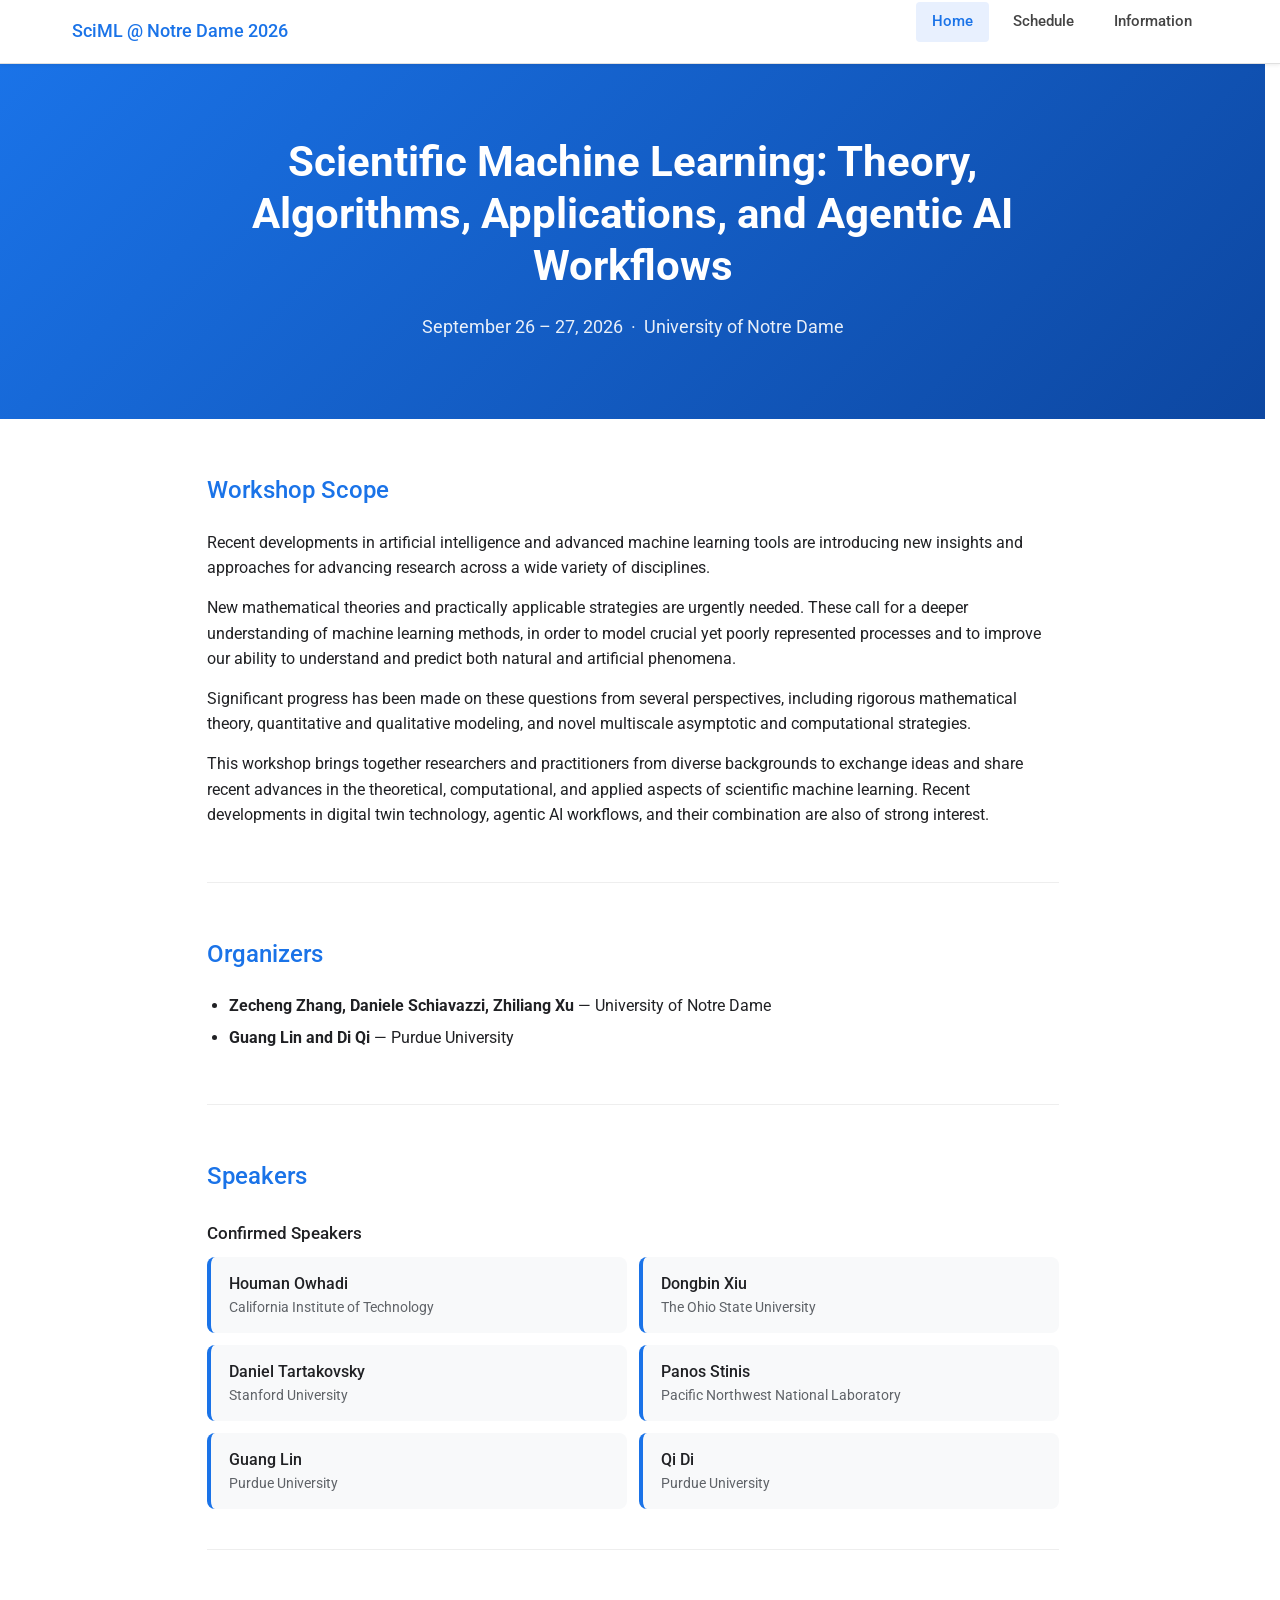
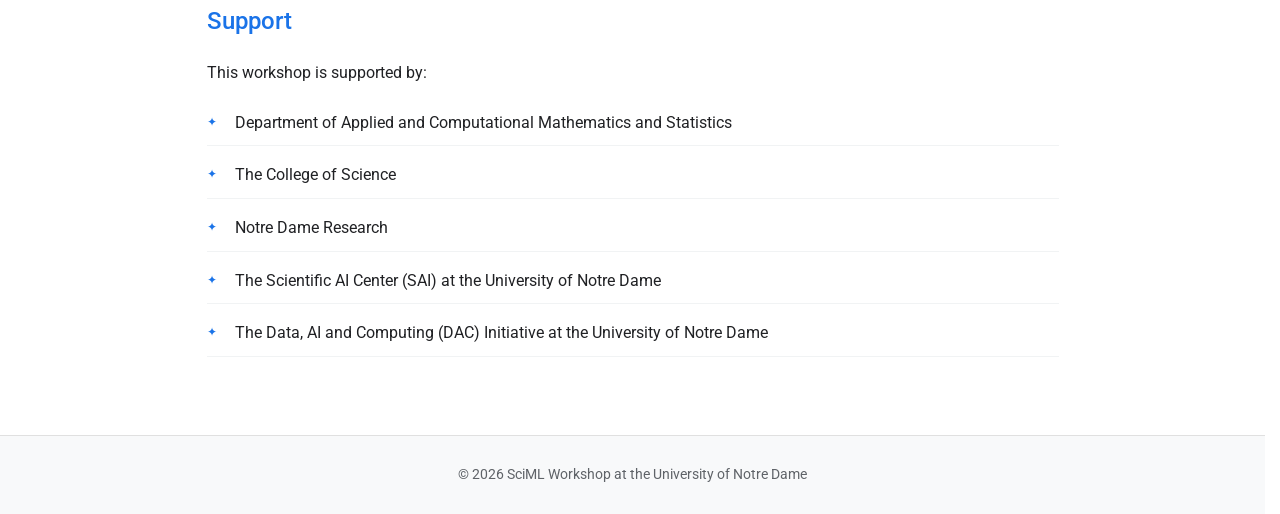
==== index.html @ a2100906 "added confirmed speakers" ====
<!DOCTYPE html>
<html lang="en">
<head>
  <meta charset="UTF-8" />
  <meta name="viewport" content="width=device-width, initial-scale=1.0" />
  <title>SciML Workshop – Notre Dame 2026</title>
  <link href="https://fonts.googleapis.com/css2?family=Google+Sans:wght@400;500;700&family=Roboto:wght@300;400;500&display=swap" rel="stylesheet" />
  <style>
    html { overflow-y: scroll; scrollbar-gutter: stable; }
    *, *::before, *::after { box-sizing: border-box; margin: 0; padding: 0; }
    body { font-family: 'Roboto', 'Helvetica Neue', Arial, sans-serif; font-size: 16px; color: #202124; background: #fff; line-height: 1.6; padding-top: 64px; }
    a { color: #1a73e8; }
    a:hover { color: #0d47a1; }
    nav { position: fixed; top: 0; left: 0; right: 0; height: 64px; z-index: 100; background: #fff; border-bottom: 1px solid #e0e0e0; box-shadow: 0 1px 4px rgba(0,0,0,.08); }
    .nav-inner { max-width: 1200px; height: 100%; margin: 0 auto; padding: 0 32px; display: flex; align-items: center; justify-content: space-between; }
    .nav-logo { display: inline-flex; align-items: center; height: 40px; font-size: 1.1rem; font-weight: 500; color: #1a73e8; text-decoration: none; white-space: nowrap; line-height: 1; }
    .nav-links { display: flex; align-items: center; gap: 8px; list-style: none; white-space: nowrap; }
    .nav-links a { display: inline-flex; align-items: center; height: 40px; padding: 0 16px; border-radius: 4px; font-size: .95rem; font-weight: 500; color: #444; text-decoration: none; line-height: 1; }
    .nav-links a:hover, .nav-links a.active { background: #e8f0fe; color: #1a73e8; }
    .hero { background: linear-gradient(135deg, #1a73e8 0%, #0d47a1 100%); color: #fff; text-align: center; padding: 52px 24px 44px; }
    .hero h1 { font-family: 'Google Sans', 'Roboto', sans-serif; font-weight: 700; max-width: 800px; margin: 0 auto 12px; line-height: 1.25; font-size: clamp(1.4rem, 3vw, 2rem); }
    .hero .event-meta { font-size: 1.05rem; opacity: .9; }
    .hero.hero-lg { padding: 72px 24px 64px; }
    .hero.hero-lg h1 { font-size: clamp(1.6rem, 4vw, 2.6rem); margin-bottom: 20px; }
    .hero.hero-lg .event-meta { font-size: 1.15rem; }
    .page { max-width: 900px; margin: 0 auto; padding: 0 24px; }
    section { padding: 52px 0 40px; border-bottom: 1px solid #eee; }
    section:last-of-type { border-bottom: none; }
    h2 { font-family: 'Google Sans', 'Roboto', sans-serif; font-size: 1.5rem; font-weight: 500; color: #1a73e8; margin-bottom: 20px; }
    h3 { font-size: 1.05rem; font-weight: 500; margin: 24px 0 10px; }
    p { margin-bottom: 14px; }
    ul { padding-left: 22px; margin-bottom: 14px; }
    ul li { margin-bottom: 6px; }
    .info-box { background: #f8f9fa; border-radius: 12px; padding: 28px 32px; line-height: 1.7; }
    .info-box a { font-weight: 500; text-decoration: underline; }
    .speaker-grid, .nd-speakers, .travel-grid { display: grid; gap: 12px; margin-top: 8px; }
    .speaker-grid { grid-template-columns: repeat(auto-fill, minmax(280px, 1fr)); }
    .nd-speakers  { grid-template-columns: repeat(auto-fill, minmax(260px, 1fr)); }
    .travel-grid  { grid-template-columns: repeat(auto-fill, minmax(260px, 1fr)); gap: 16px; }
    .speaker-card { background: #f8f9fa; border-radius: 8px; padding: 14px 18px; border-left: 4px solid #1a73e8; }
    .speaker-card .name { font-weight: 500; }
    .speaker-card .affil { font-size: .88rem; color: #5f6368; }
    .nd-card { background: #e8f0fe; border-radius: 8px; padding: 10px 16px; font-size: .93rem; }
    .nd-card .dept { font-size: .82rem; color: #1a73e8; font-weight: 500; }
    .support-list { list-style: none; padding: 0; }
    .support-list li { padding: 10px 0 10px 28px; border-bottom: 1px solid #f1f3f4; position: relative; }
    .support-list li::before { content: '✦'; position: absolute; left: 0; top: 13px; color: #1a73e8; font-size: .75rem; }
    .travel-card { background: #f8f9fa; border-radius: 10px; padding: 20px 22px; border-top: 4px solid #1a73e8; }
    .travel-card .tc-icon { font-size: 1.6rem; display: block; margin-bottom: 10px; }
    .travel-card .tc-title { font-family: 'Google Sans', 'Roboto', sans-serif; font-weight: 500; margin-bottom: 8px; }
    .travel-card p { font-size: .9rem; color: #3c4043; margin-bottom: 6px; }
    .travel-card p:last-child { margin-bottom: 0; }
    .travel-card a { font-size: .9rem; }
    .map-wrap { margin-top: 24px; border-radius: 12px; overflow: hidden; border: 1px solid #e0e0e0; }
    .map-wrap iframe { display: block; width: 100%; height: 340px; border: none; }
    .placeholder { color: #5f6368; }
    footer { background: #f8f9fa; border-top: 1px solid #e0e0e0; text-align: center; padding: 28px 24px; font-size: .85rem; color: #5f6368; margin-top: 24px; }
    @media (max-width: 600px) {
      .nav-inner { padding: 0 16px; }
      .nav-logo { font-size: .95rem; }
      .speaker-grid, .nd-speakers, .travel-grid { grid-template-columns: 1fr; }
      .info-box { padding: 20px; }
    }
  </style>
</head>
<body>

<nav>
  <div class="nav-inner">
    <a class="nav-logo" href="index.html">SciML @ Notre Dame 2026</a>
    <ul class="nav-links">
      <li><a href="index.html" class="active">Home</a></li>
      <li><a href="schedule.html">Schedule</a></li>
      <li><a href="information.html">Information</a></li>
    </ul>
  </div>
</nav>

<div class="hero hero-lg">
  <h1>Scientific Machine Learning: Theory, Algorithms, Applications, and Agentic AI Workflows</h1>
  <p class="event-meta">September 26 – 27, 2026 &nbsp;·&nbsp; University of Notre Dame</p>
</div>

<div class="page">

  <section>
    <h2>Workshop Scope</h2>
    <p>Recent developments in artificial intelligence and advanced machine learning tools are introducing new insights and approaches for advancing research across a wide variety of disciplines.</p>
    <p>New mathematical theories and practically applicable strategies are urgently needed. These call for a deeper understanding of machine learning methods, in order to model crucial yet poorly represented processes and to improve our ability to understand and predict both natural and artificial phenomena.</p>
    <p>Significant progress has been made on these questions from several perspectives, including rigorous mathematical theory, quantitative and qualitative modeling, and novel multiscale asymptotic and computational strategies.</p>
    <p>This workshop brings together researchers and practitioners from diverse backgrounds to exchange ideas and share recent advances in the theoretical, computational, and applied aspects of scientific machine learning. Recent developments in digital twin technology, agentic AI workflows, and their combination are also of strong interest.</p>
  </section>

  <section>
    <h2>Organizers</h2>
    <ul>
      <li><strong>Zecheng Zhang, Daniele Schiavazzi, Zhiliang Xu</strong> — University of Notre Dame</li>
      <li><strong>Guang Lin and Di Qi</strong> — Purdue University</li>
    </ul>
  </section>

  <section>
    <h2>Speakers</h2>
    <!-- <p class="placeholder">The detailed schedule will be posted closer to the workshop date.</p> -->

    <h3>Confirmed Speakers</h3>
    <div class="speaker-grid">
      <div class="speaker-card"><div class="name">Houman Owhadi</div><div class="affil">California Institute of Technology</div></div>
      <div class="speaker-card"><div class="name">Dongbin Xiu</div><div class="affil">The Ohio State University</div></div>
      <div class="speaker-card"><div class="name">Daniel Tartakovsky</div><div class="affil">Stanford University</div></div>
      <div class="speaker-card"><div class="name">Panos Stinis</div><div class="affil">Pacific Northwest National Laboratory</div></div>
      <div class="speaker-card"><div class="name">Guang Lin</div><div class="affil">Purdue University</div></div>
      <div class="speaker-card"><div class="name">Qi Di</div><div class="affil">Purdue University</div></div>

<!--       <div class="speaker-card"><div class="name">Houman Owhadi</div><div class="affil">California Institute of Technology</div></div>
      <div class="speaker-card"><div class="name">Alexander Scheinker</div><div class="affil">Los Alamos National Laboratory</div></div>

      <div class="speaker-card"><div class="name">Yifan Chen</div><div class="affil">University of California, Los Angeles</div></div>
      <div class="speaker-card"><div class="name">Yiping Lu</div><div class="affil">Northwestern University</div></div>

      <div class="speaker-card"><div class="name">Wenrui Hao</div><div class="affil">The Pennsylvania State University</div></div>
      <div class="speaker-card"><div class="name">Wenjing Liao</div><div class="affil">Georgia Institute of Technology</div></div>
      
      <div class="speaker-card"><div class="name">Jian-Guo Liu</div><div class="affil">Duke University</div></div>
      <div class="speaker-card"><div class="name">Sorin Mitran</div><div class="affil">University of North Carolina at Chapel Hill</div></div>
      
      <div class="speaker-card"><div class="name">Nick Winovich</div><div class="affil">Sandia National Laboratories</div></div>
      <div class="speaker-card"><div class="name">Michael Scott Penwarden</div><div class="affil">Sandia National Laboratories</div></div>
      <div class="speaker-card"><div class="name">Ravi Ghanshyam Patel</div><div class="affil">Sandia National Laboratories</div></div>
 -->    </div>

<!--     <h3>From the University of Notre Dame</h3>
    <div class="nd-speakers">
      <div class="nd-card"><div class="dept">CBE</div>Brett Savoie, Yamil Colon</div>
      <div class="nd-card"><div class="dept">CSE</div>Diego Gomez-Zara, Meng Jiang, Lynn Zhang</div>
      <div class="nd-card"><div class="dept">AME</div>Jonathan MacArt, Matthew Zahr, Shivam Barwey</div>
      <div class="nd-card"><div class="dept">CEE</div>Patrick Brewick</div>
      <div class="nd-card"><div class="dept">CRC</div>Charles Vardeman, Paul Brenner</div>
      <div class="nd-card"><div class="dept">ACMS</div>Zecheng Zhang, Daniele Schiavazzi, Zhiliang Xu</div>
    </div>
 -->  </section>
 
  <section>
    <h2>Support</h2>
    <p>This workshop is supported by:</p>
    <ul class="support-list">
      <li>Department of Applied and Computational Mathematics and Statistics</li>
      <li>The College of Science</li>
      <li>Notre Dame Research</li>
      <li>The Scientific AI Center (SAI) at the University of Notre Dame</li>
      <li>The Data, AI and Computing (DAC) Initiative at the University of Notre Dame</li>
    </ul>
  </section>

</div>

<footer>&copy; 2026 SciML Workshop at the University of Notre Dame</footer>

</body>
</html>
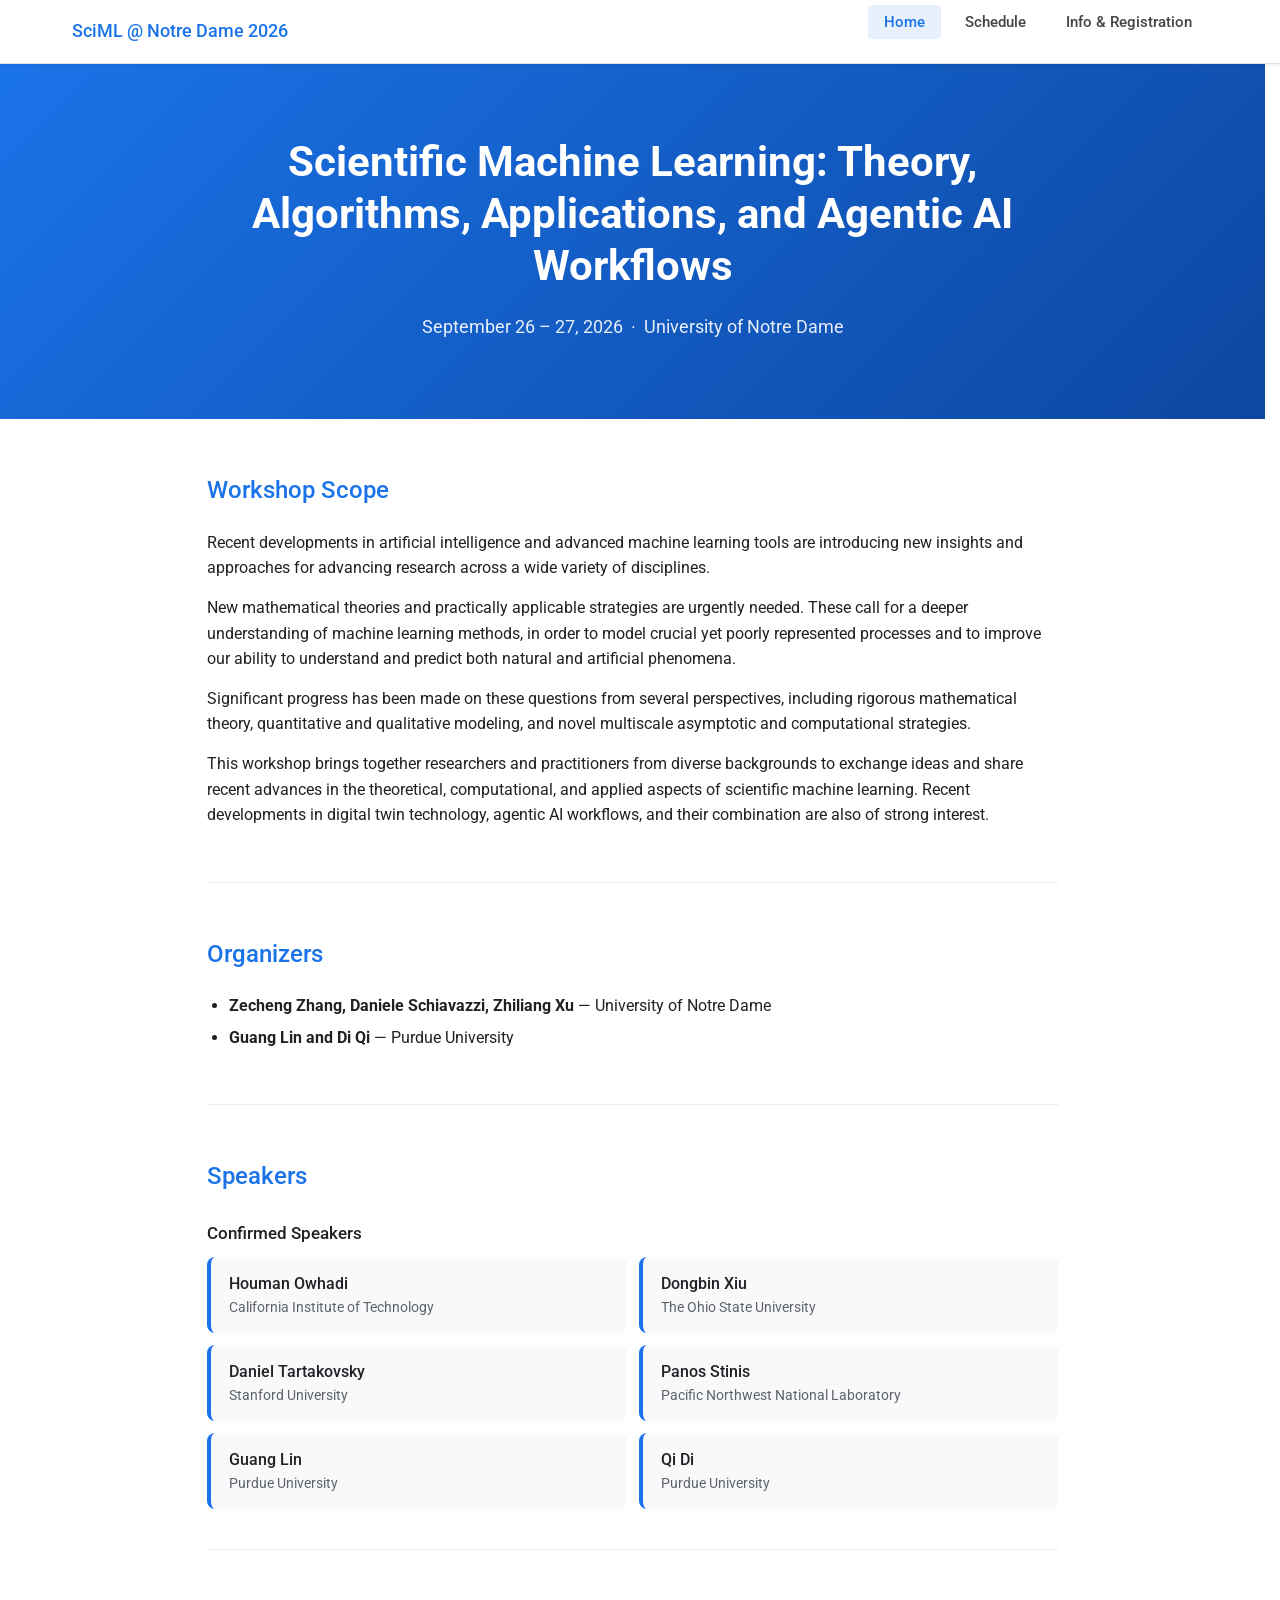
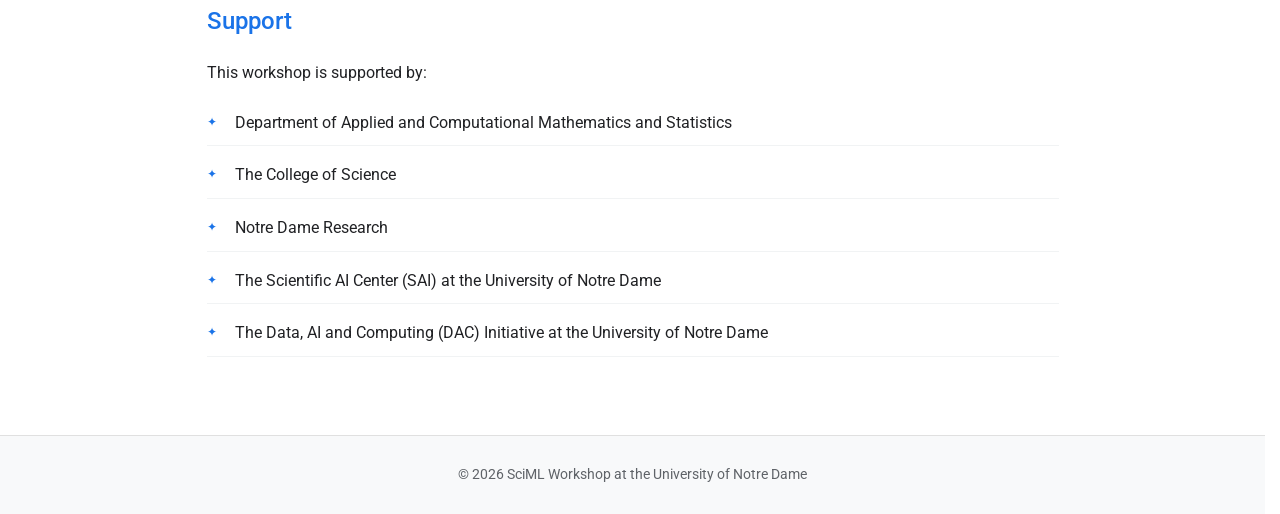
==== commit b7d321a4: "implemented comments from Sarah" ====
--- a/index.html
+++ b/index.html
@@ -13,9 +13,9 @@
     a:hover { color: #0d47a1; }
     nav { position: fixed; top: 0; left: 0; right: 0; height: 64px; z-index: 100; background: #fff; border-bottom: 1px solid #e0e0e0; box-shadow: 0 1px 4px rgba(0,0,0,.08); }
     .nav-inner { max-width: 1200px; height: 100%; margin: 0 auto; padding: 0 32px; display: flex; align-items: center; justify-content: space-between; }
-    .nav-logo { display: inline-flex; align-items: center; height: 40px; font-size: 1.1rem; font-weight: 500; color: #1a73e8; text-decoration: none; white-space: nowrap; line-height: 1; }
-    .nav-links { display: flex; align-items: center; gap: 8px; list-style: none; white-space: nowrap; }
-    .nav-links a { display: inline-flex; align-items: center; height: 40px; padding: 0 16px; border-radius: 4px; font-size: .95rem; font-weight: 500; color: #444; text-decoration: none; line-height: 1; }
+    .nav-logo { font-size: 1.1rem; font-weight: 500; color: #1a73e8; text-decoration: none; white-space: nowrap; }
+    .nav-links { display: flex; gap: 8px; list-style: none; white-space: nowrap; }
+    .nav-links a { padding: 8px 16px; border-radius: 4px; font-size: .95rem; font-weight: 500; color: #444; text-decoration: none; }
     .nav-links a:hover, .nav-links a.active { background: #e8f0fe; color: #1a73e8; }
     .hero { background: linear-gradient(135deg, #1a73e8 0%, #0d47a1 100%); color: #fff; text-align: center; padding: 52px 24px 44px; }
     .hero h1 { font-family: 'Google Sans', 'Roboto', sans-serif; font-weight: 700; max-width: 800px; margin: 0 auto 12px; line-height: 1.25; font-size: clamp(1.4rem, 3vw, 2rem); }
@@ -71,7 +71,7 @@
     <ul class="nav-links">
       <li><a href="index.html" class="active">Home</a></li>
       <li><a href="schedule.html">Schedule</a></li>
-      <li><a href="information.html">Information</a></li>
+      <li><a href="information.html">Info & Registration</a></li>
     </ul>
   </div>
 </nav>
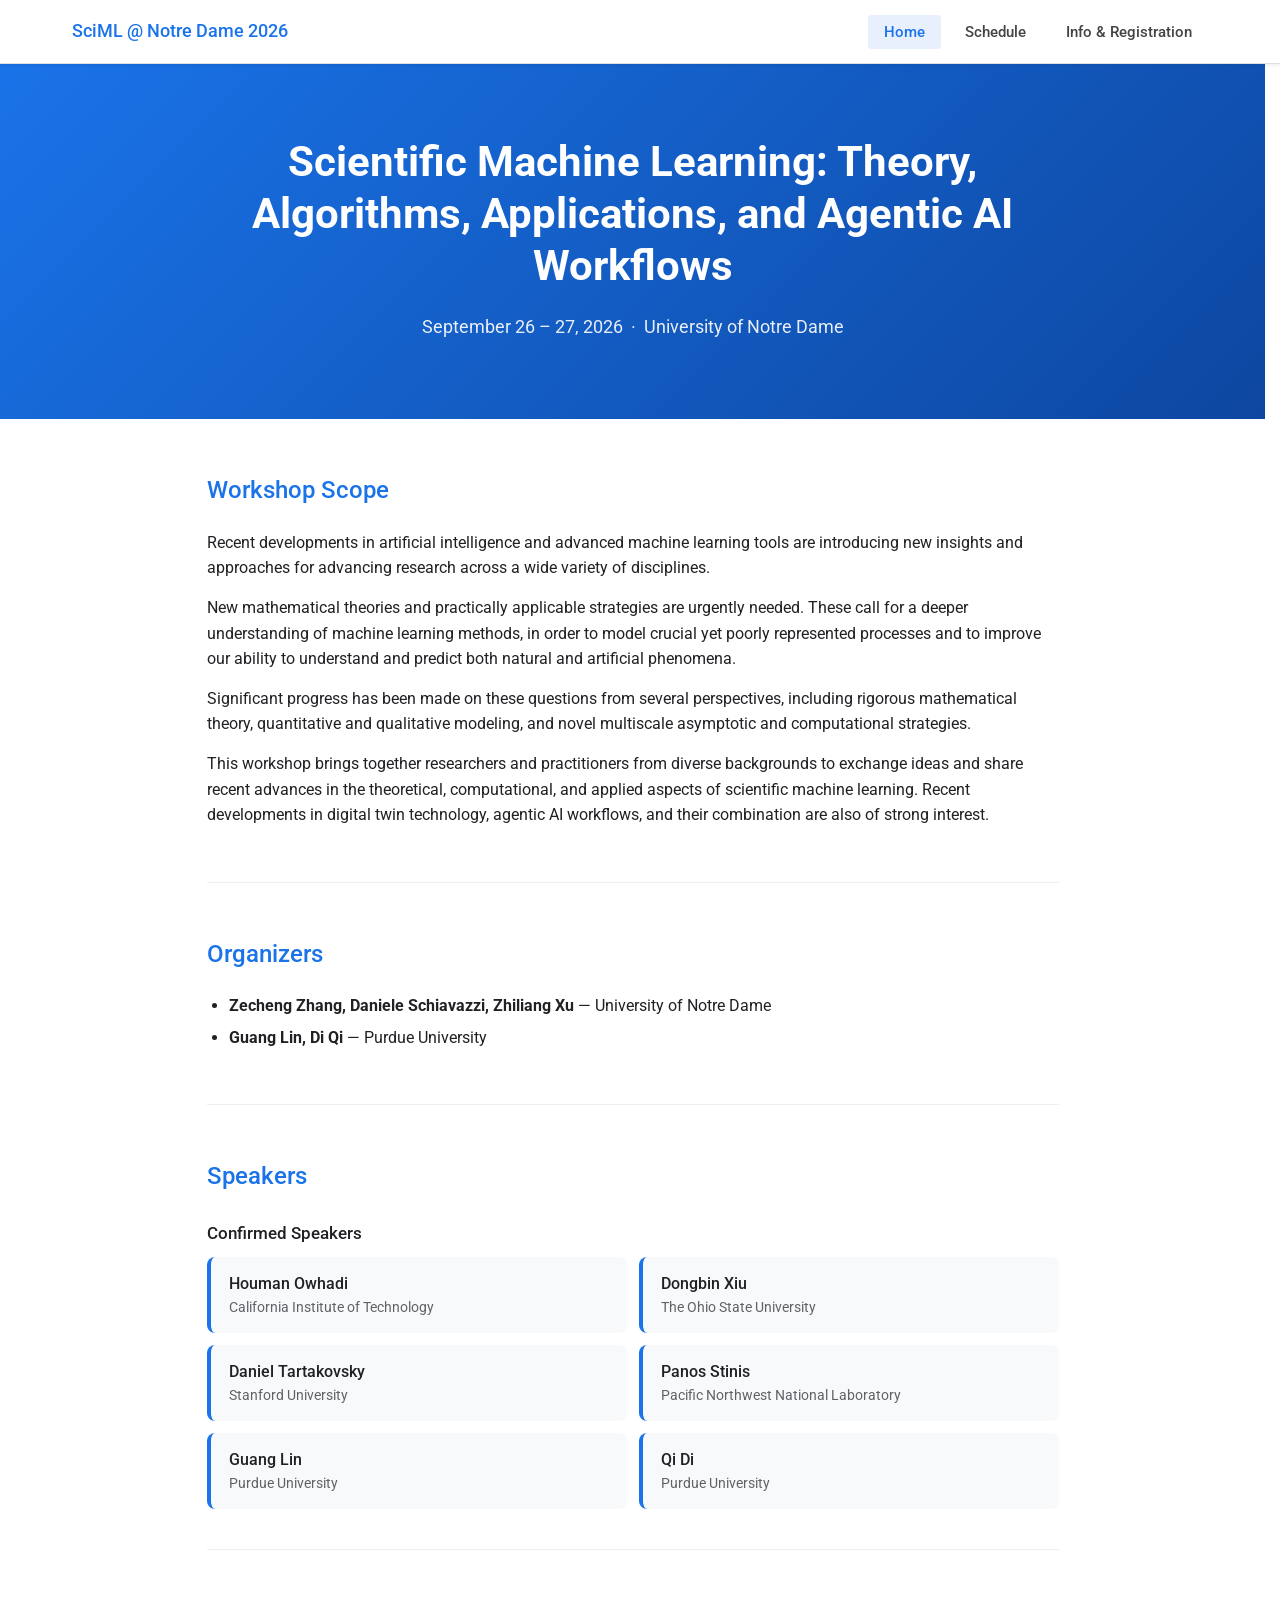
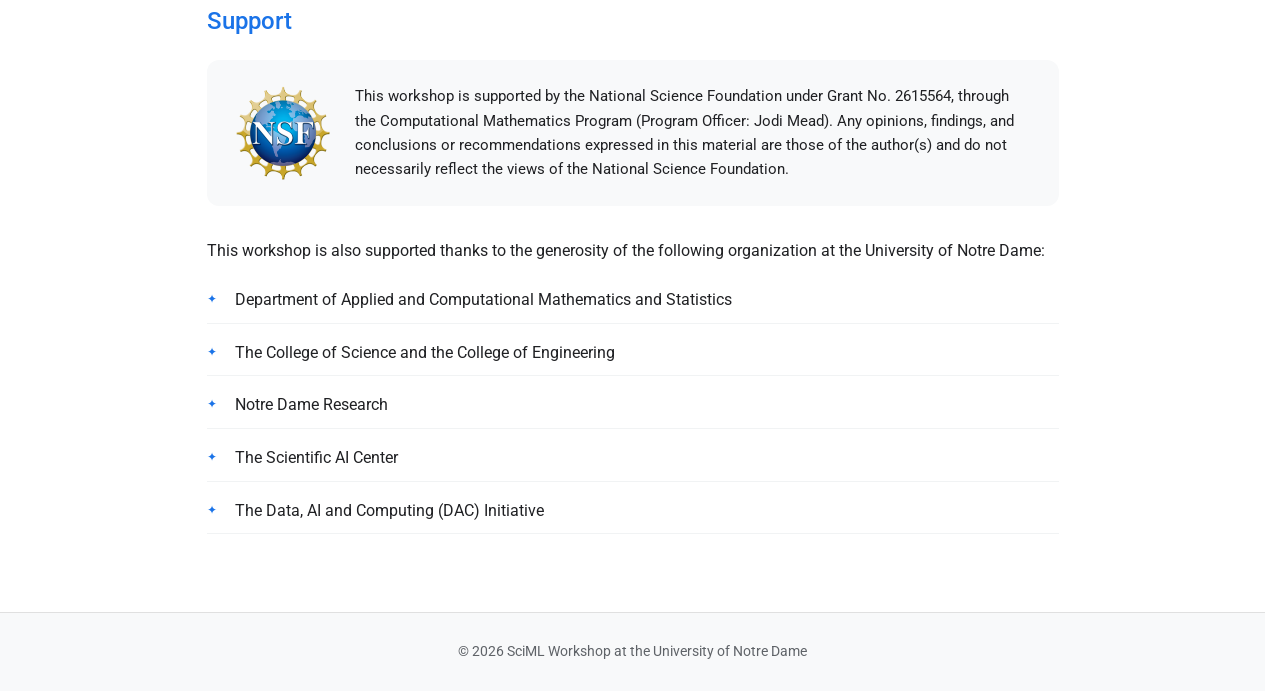
==== commit 7f6a2330: "Add NSF support acknowledgement and fix nav alignment - Add a dedicated NSF acknowledgement to the S" ====
--- a/index.html
+++ b/index.html
@@ -14,7 +14,8 @@
     nav { position: fixed; top: 0; left: 0; right: 0; height: 64px; z-index: 100; background: #fff; border-bottom: 1px solid #e0e0e0; box-shadow: 0 1px 4px rgba(0,0,0,.08); }
     .nav-inner { max-width: 1200px; height: 100%; margin: 0 auto; padding: 0 32px; display: flex; align-items: center; justify-content: space-between; }
     .nav-logo { font-size: 1.1rem; font-weight: 500; color: #1a73e8; text-decoration: none; white-space: nowrap; }
-    .nav-links { display: flex; gap: 8px; list-style: none; white-space: nowrap; }
+    .nav-links { display: flex; gap: 8px; list-style: none; white-space: nowrap; margin: 0; padding: 0; }
+    .nav-links li { margin: 0; }
     .nav-links a { padding: 8px 16px; border-radius: 4px; font-size: .95rem; font-weight: 500; color: #444; text-decoration: none; }
     .nav-links a:hover, .nav-links a.active { background: #e8f0fe; color: #1a73e8; }
     .hero { background: linear-gradient(135deg, #1a73e8 0%, #0d47a1 100%); color: #fff; text-align: center; padding: 52px 24px 44px; }
@@ -45,6 +46,10 @@
     .support-list { list-style: none; padding: 0; }
     .support-list li { padding: 10px 0 10px 28px; border-bottom: 1px solid #f1f3f4; position: relative; }
     .support-list li::before { content: '✦'; position: absolute; left: 0; top: 13px; color: #1a73e8; font-size: .75rem; }
+    .nsf-ack { display: flex; align-items: center; gap: 24px; background: #f8f9fa; border-radius: 12px; padding: 24px 28px; margin-bottom: 32px; }
+    .nsf-ack img { width: 96px; height: auto; flex-shrink: 0; }
+    .nsf-ack p { margin: 0; font-size: .95rem; }
+    @media (max-width: 600px) { .nsf-ack { flex-direction: column; text-align: center; gap: 16px; } }
     .travel-card { background: #f8f9fa; border-radius: 10px; padding: 20px 22px; border-top: 4px solid #1a73e8; }
     .travel-card .tc-icon { font-size: 1.6rem; display: block; margin-bottom: 10px; }
     .travel-card .tc-title { font-family: 'Google Sans', 'Roboto', sans-serif; font-weight: 500; margin-bottom: 8px; }
@@ -95,7 +100,7 @@
     <h2>Organizers</h2>
     <ul>
       <li><strong>Zecheng Zhang, Daniele Schiavazzi, Zhiliang Xu</strong> — University of Notre Dame</li>
-      <li><strong>Guang Lin and Di Qi</strong> — Purdue University</li>
+      <li><strong>Guang Lin, Di Qi</strong> — Purdue University</li>
     </ul>
   </section>
 
@@ -142,13 +147,17 @@
  
   <section>
     <h2>Support</h2>
-    <p>This workshop is supported by:</p>
+    <div class="nsf-ack">
+      <img src="[data-uri]" alt="National Science Foundation logo" />
+      <p>This workshop is supported by the National Science Foundation under Grant No. 2615564, through the Computational Mathematics Program (Program Officer: Jodi Mead). Any opinions, findings, and conclusions or recommendations expressed in this material are those of the author(s) and do not necessarily reflect the views of the National Science Foundation.</p>
+    </div>
+    <p>This workshop is also supported thanks to the generosity of the following organization at the University of Notre Dame:</p>
     <ul class="support-list">
       <li>Department of Applied and Computational Mathematics and Statistics</li>
-      <li>The College of Science</li>
+      <li>The College of Science and the College of Engineering</li>
       <li>Notre Dame Research</li>
-      <li>The Scientific AI Center (SAI) at the University of Notre Dame</li>
-      <li>The Data, AI and Computing (DAC) Initiative at the University of Notre Dame</li>
+      <li>The Scientific AI Center</li>
+      <li>The Data, AI and Computing (DAC) Initiative</li>
     </ul>
   </section>
 
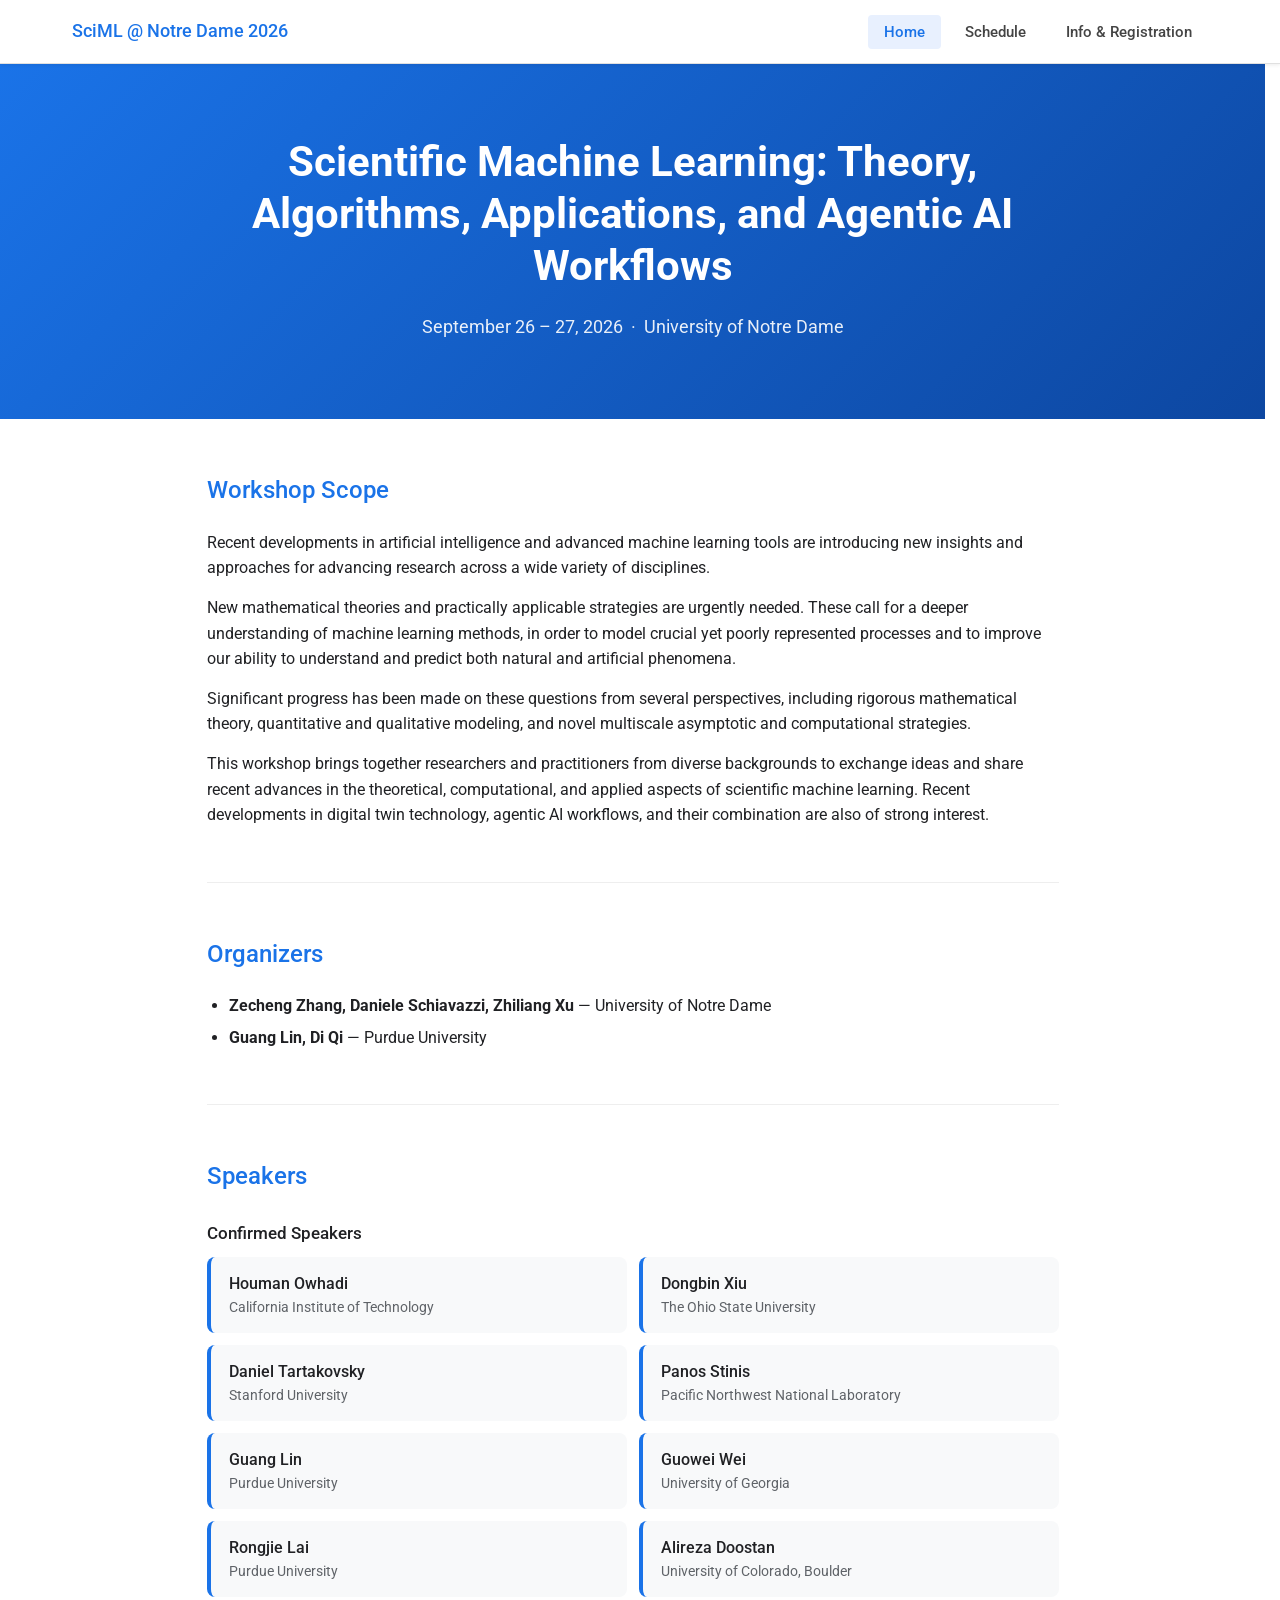
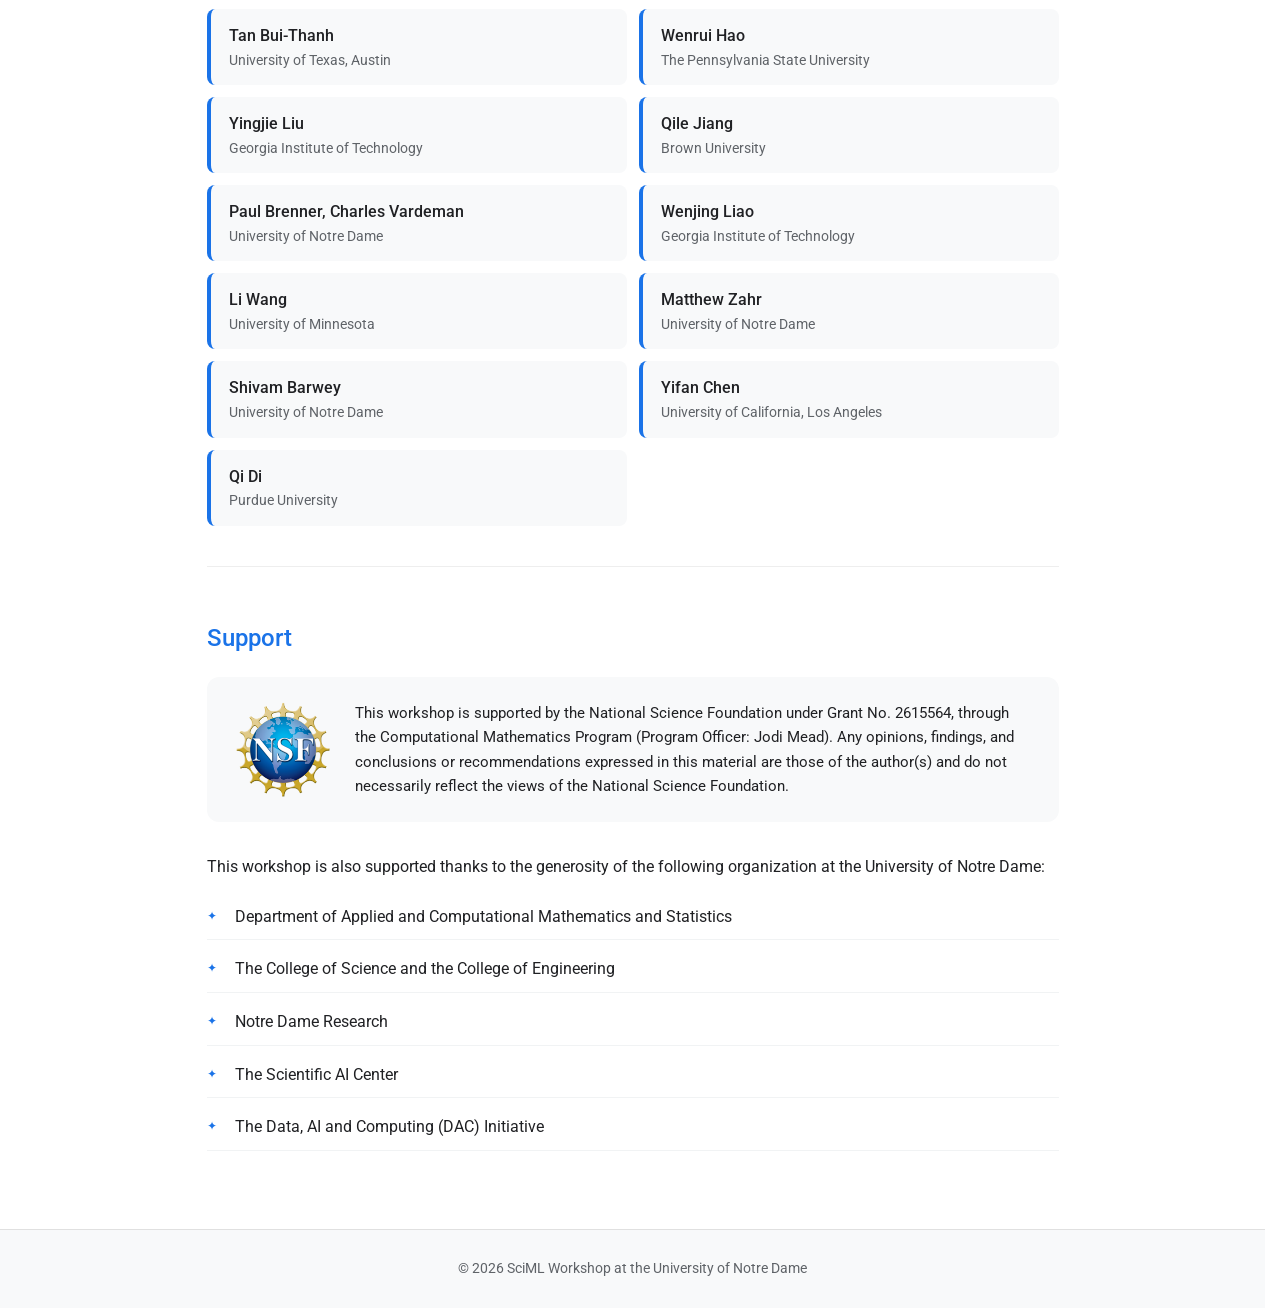
==== commit 79ee087f: "added confirmed speakers on Jul 2nd" ====
--- a/index.html
+++ b/index.html
@@ -115,24 +115,32 @@
       <div class="speaker-card"><div class="name">Daniel Tartakovsky</div><div class="affil">Stanford University</div></div>
       <div class="speaker-card"><div class="name">Panos Stinis</div><div class="affil">Pacific Northwest National Laboratory</div></div>
       <div class="speaker-card"><div class="name">Guang Lin</div><div class="affil">Purdue University</div></div>
+      <div class="speaker-card"><div class="name">Guowei Wei</div><div class="affil">University of Georgia</div></div>
+      <div class="speaker-card"><div class="name">Rongjie Lai</div><div class="affil">Purdue University</div></div>
+      <div class="speaker-card"><div class="name">Alireza Doostan</div><div class="affil">University of Colorado, Boulder</div></div>
+      <div class="speaker-card"><div class="name">Tan Bui-Thanh</div><div class="affil">University of Texas, Austin</div></div>
+      <div class="speaker-card"><div class="name">Wenrui Hao</div><div class="affil">The Pennsylvania State University</div></div>
+      <div class="speaker-card"><div class="name">Yingjie Liu</div><div class="affil">Georgia Institute of Technology</div></div>
+      <div class="speaker-card"><div class="name">Qile Jiang</div><div class="affil">Brown University</div></div>      
+      <div class="speaker-card"><div class="name">Paul Brenner, Charles Vardeman</div><div class="affil">University of Notre Dame</div></div>
+      <div class="speaker-card"><div class="name">Wenjing Liao</div><div class="affil">Georgia Institute of Technology</div></div>
+      <div class="speaker-card"><div class="name">Li Wang</div><div class="affil">University of Minnesota</div></div>
+      <div class="speaker-card"><div class="name">Matthew Zahr</div><div class="affil">University of Notre Dame</div></div>
+      <div class="speaker-card"><div class="name">Shivam Barwey</div><div class="affil">University of Notre Dame</div></div>
+      <div class="speaker-card"><div class="name">Yifan Chen</div><div class="affil">University of California, Los Angeles</div></div>
       <div class="speaker-card"><div class="name">Qi Di</div><div class="affil">Purdue University</div></div>
-
-<!--       <div class="speaker-card"><div class="name">Houman Owhadi</div><div class="affil">California Institute of Technology</div></div>
+<!--       
       <div class="speaker-card"><div class="name">Alexander Scheinker</div><div class="affil">Los Alamos National Laboratory</div></div>
 
-      <div class="speaker-card"><div class="name">Yifan Chen</div><div class="affil">University of California, Los Angeles</div></div>
+      
       <div class="speaker-card"><div class="name">Yiping Lu</div><div class="affil">Northwestern University</div></div>
 
-      <div class="speaker-card"><div class="name">Wenrui Hao</div><div class="affil">The Pennsylvania State University</div></div>
-      <div class="speaker-card"><div class="name">Wenjing Liao</div><div class="affil">Georgia Institute of Technology</div></div>
-      
-      <div class="speaker-card"><div class="name">Jian-Guo Liu</div><div class="affil">Duke University</div></div>
-      <div class="speaker-card"><div class="name">Sorin Mitran</div><div class="affil">University of North Carolina at Chapel Hill</div></div>
+    
       
       <div class="speaker-card"><div class="name">Nick Winovich</div><div class="affil">Sandia National Laboratories</div></div>
       <div class="speaker-card"><div class="name">Michael Scott Penwarden</div><div class="affil">Sandia National Laboratories</div></div>
       <div class="speaker-card"><div class="name">Ravi Ghanshyam Patel</div><div class="affil">Sandia National Laboratories</div></div>
- -->    </div>
+ -->  </div>
 
 <!--     <h3>From the University of Notre Dame</h3>
     <div class="nd-speakers">
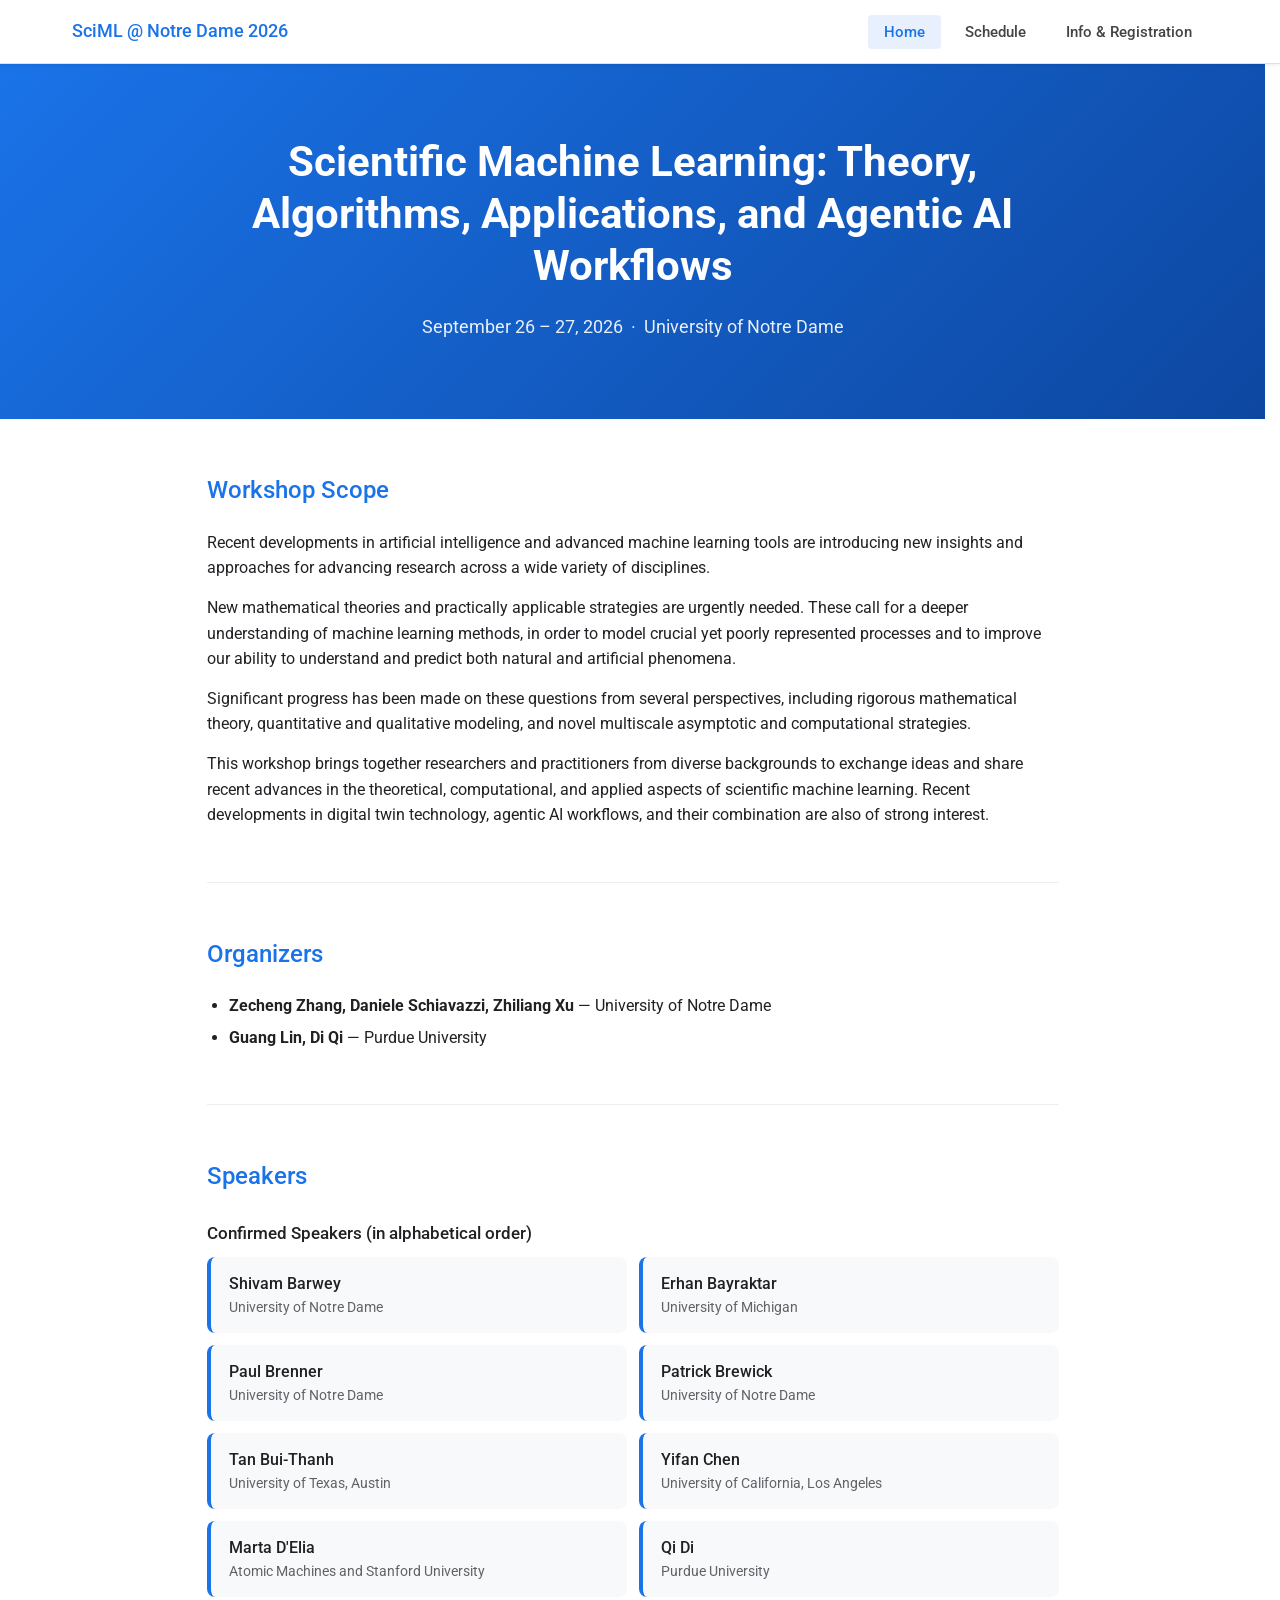
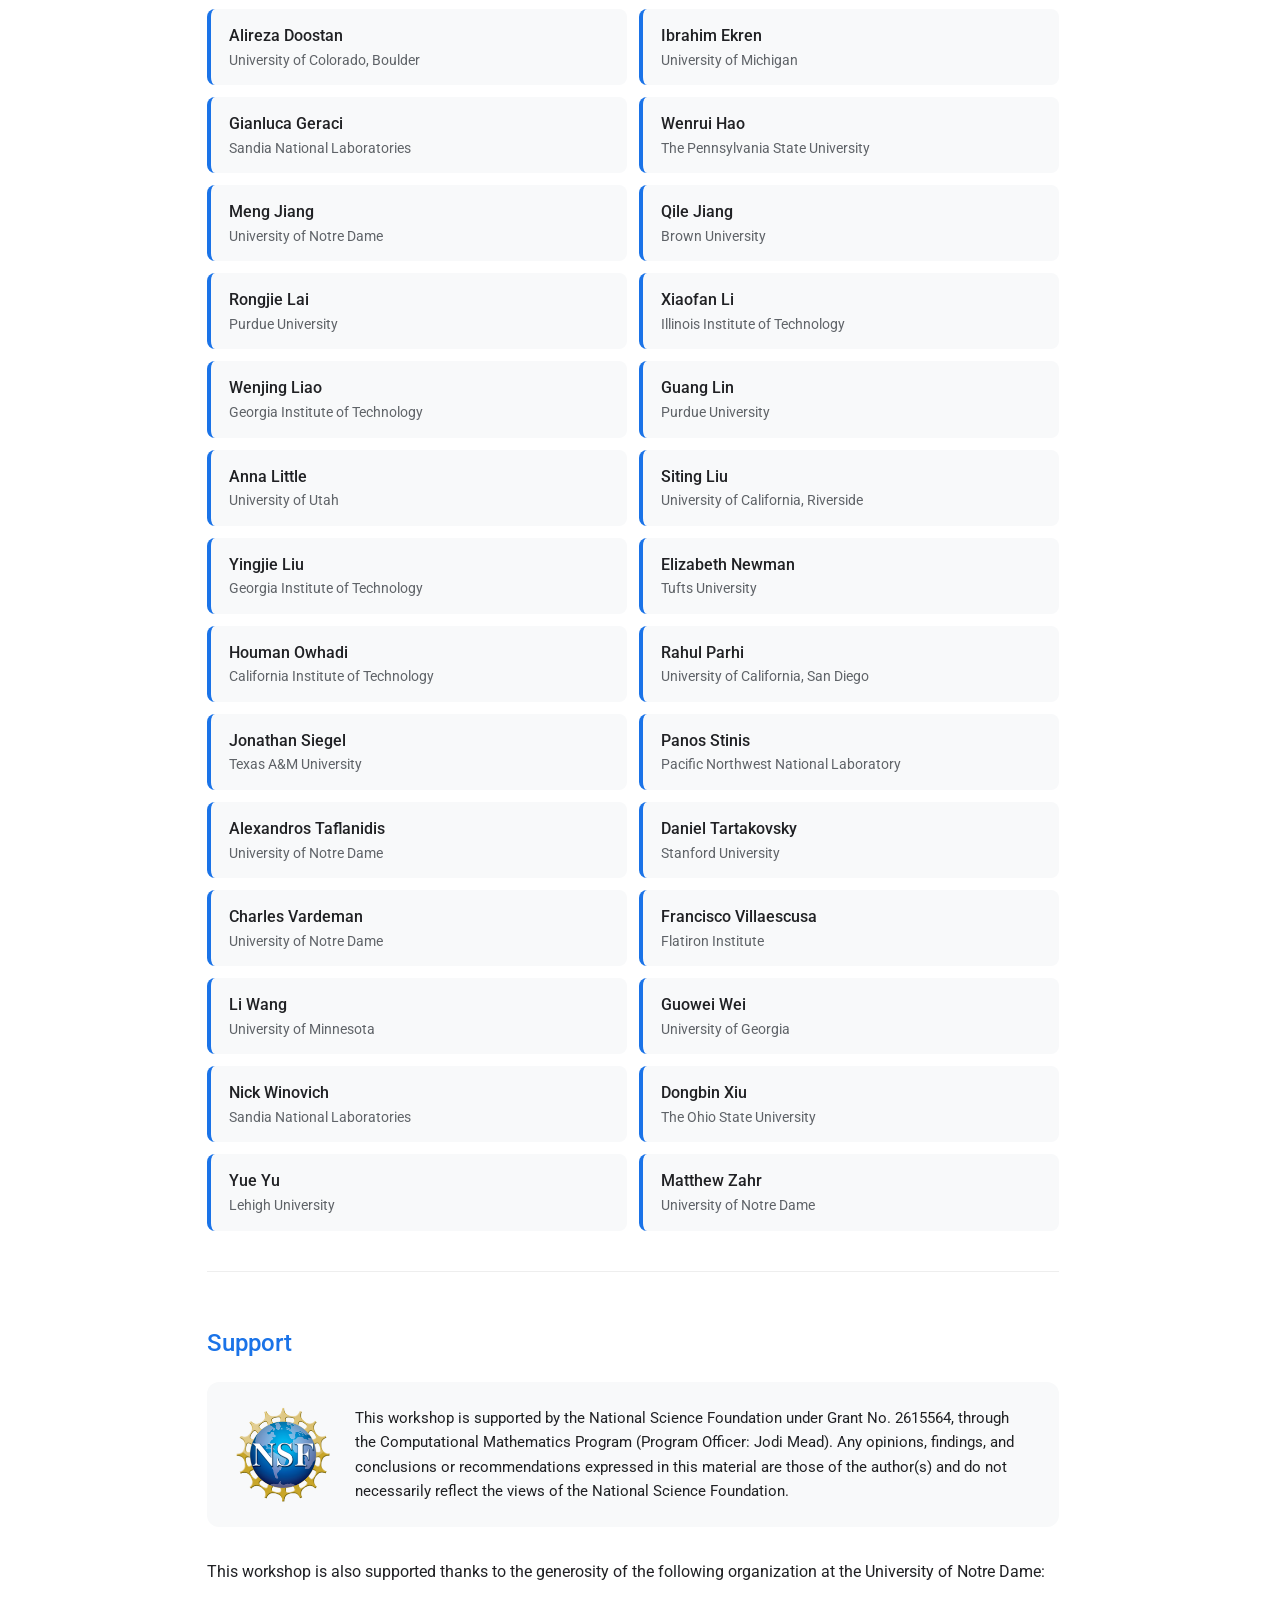
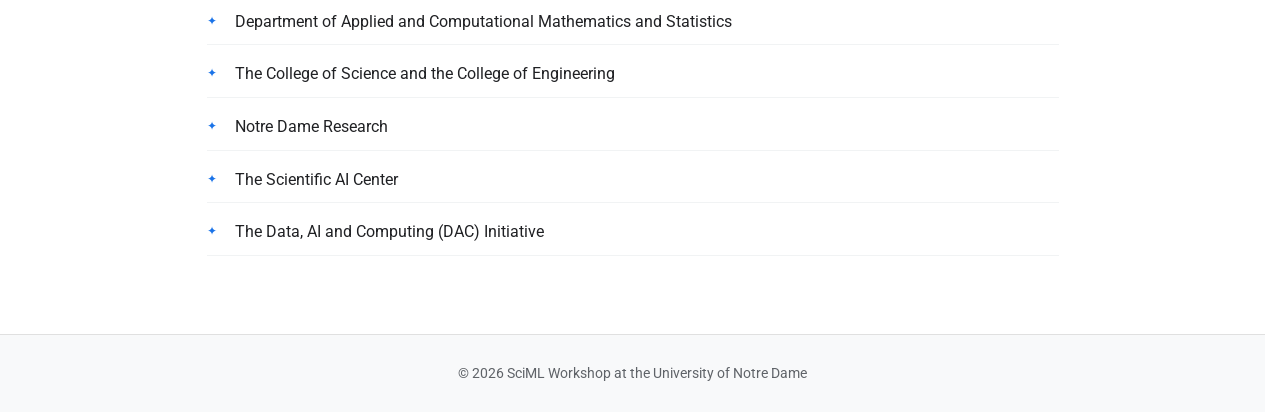
==== commit 5904863f: "updated list of confirmed speakers" ====
--- a/index.html
+++ b/index.html
@@ -108,50 +108,46 @@
     <h2>Speakers</h2>
     <!-- <p class="placeholder">The detailed schedule will be posted closer to the workshop date.</p> -->
 
-    <h3>Confirmed Speakers</h3>
+    <h3>Confirmed Speakers (in alphabetical order)</h3>
     <div class="speaker-grid">
+      <div class="speaker-card"><div class="name">Shivam Barwey</div><div class="affil">University of Notre Dame</div></div>
+      <div class="speaker-card"><div class="name">Erhan Bayraktar</div><div class="affil">University of Michigan</div></div>
+      <div class="speaker-card"><div class="name">Paul Brenner</div><div class="affil">University of Notre Dame</div></div>
+      <div class="speaker-card"><div class="name">Patrick Brewick</div><div class="affil">University of Notre Dame</div></div>
+      <div class="speaker-card"><div class="name">Tan Bui-Thanh</div><div class="affil">University of Texas, Austin</div></div>
+      <div class="speaker-card"><div class="name">Yifan Chen</div><div class="affil">University of California, Los Angeles</div></div>
+      <div class="speaker-card"><div class="name">Marta D'Elia</div><div class="affil">Atomic Machines and Stanford University</div></div>
+      <div class="speaker-card"><div class="name">Qi Di</div><div class="affil">Purdue University</div></div>
+      <div class="speaker-card"><div class="name">Alireza Doostan</div><div class="affil">University of Colorado, Boulder</div></div>
+      <div class="speaker-card"><div class="name">Ibrahim Ekren</div><div class="affil">University of Michigan</div></div>
+      <div class="speaker-card"><div class="name">Gianluca Geraci</div><div class="affil">Sandia National Laboratories</div></div>
+      <div class="speaker-card"><div class="name">Wenrui Hao</div><div class="affil">The Pennsylvania State University</div></div>
+      <div class="speaker-card"><div class="name">Meng Jiang</div><div class="affil">University of Notre Dame</div></div>
+      <div class="speaker-card"><div class="name">Qile Jiang</div><div class="affil">Brown University</div></div>
+      <div class="speaker-card"><div class="name">Rongjie Lai</div><div class="affil">Purdue University</div></div>
+      <div class="speaker-card"><div class="name">Xiaofan Li</div><div class="affil">Illinois Institute of Technology</div></div>
+      <div class="speaker-card"><div class="name">Wenjing Liao</div><div class="affil">Georgia Institute of Technology</div></div>
+      <div class="speaker-card"><div class="name">Guang Lin</div><div class="affil">Purdue University</div></div>
+      <div class="speaker-card"><div class="name">Anna Little</div><div class="affil">University of Utah</div></div>
+      <div class="speaker-card"><div class="name">Siting Liu</div><div class="affil">University of California, Riverside</div></div>
+      <div class="speaker-card"><div class="name">Yingjie Liu</div><div class="affil">Georgia Institute of Technology</div></div>
+      <div class="speaker-card"><div class="name">Elizabeth Newman</div><div class="affil">Tufts University</div></div>
       <div class="speaker-card"><div class="name">Houman Owhadi</div><div class="affil">California Institute of Technology</div></div>
+      <div class="speaker-card"><div class="name">Rahul Parhi</div><div class="affil">University of California, San Diego</div></div>
+      <div class="speaker-card"><div class="name">Jonathan Siegel</div><div class="affil">Texas A&M University</div></div>
+      <div class="speaker-card"><div class="name">Panos Stinis</div><div class="affil">Pacific Northwest National Laboratory</div></div>
+      <div class="speaker-card"><div class="name">Alexandros Taflanidis</div><div class="affil">University of Notre Dame</div></div>
+      <div class="speaker-card"><div class="name">Daniel Tartakovsky</div><div class="affil">Stanford University</div></div>
+      <div class="speaker-card"><div class="name">Charles Vardeman</div><div class="affil">University of Notre Dame</div></div>
+      <div class="speaker-card"><div class="name">Francisco Villaescusa</div><div class="affil">Flatiron Institute</div></div>
+      <div class="speaker-card"><div class="name">Li Wang</div><div class="affil">University of Minnesota</div></div>
+      <div class="speaker-card"><div class="name">Guowei Wei</div><div class="affil">University of Georgia</div></div>
+      <div class="speaker-card"><div class="name">Nick Winovich</div><div class="affil">Sandia National Laboratories</div></div>
       <div class="speaker-card"><div class="name">Dongbin Xiu</div><div class="affil">The Ohio State University</div></div>
-      <div class="speaker-card"><div class="name">Daniel Tartakovsky</div><div class="affil">Stanford University</div></div>
-      <div class="speaker-card"><div class="name">Panos Stinis</div><div class="affil">Pacific Northwest National Laboratory</div></div>
-      <div class="speaker-card"><div class="name">Guang Lin</div><div class="affil">Purdue University</div></div>
-      <div class="speaker-card"><div class="name">Guowei Wei</div><div class="affil">University of Georgia</div></div>
-      <div class="speaker-card"><div class="name">Rongjie Lai</div><div class="affil">Purdue University</div></div>
-      <div class="speaker-card"><div class="name">Alireza Doostan</div><div class="affil">University of Colorado, Boulder</div></div>
-      <div class="speaker-card"><div class="name">Tan Bui-Thanh</div><div class="affil">University of Texas, Austin</div></div>
-      <div class="speaker-card"><div class="name">Wenrui Hao</div><div class="affil">The Pennsylvania State University</div></div>
-      <div class="speaker-card"><div class="name">Yingjie Liu</div><div class="affil">Georgia Institute of Technology</div></div>
-      <div class="speaker-card"><div class="name">Qile Jiang</div><div class="affil">Brown University</div></div>      
-      <div class="speaker-card"><div class="name">Paul Brenner, Charles Vardeman</div><div class="affil">University of Notre Dame</div></div>
-      <div class="speaker-card"><div class="name">Wenjing Liao</div><div class="affil">Georgia Institute of Technology</div></div>
-      <div class="speaker-card"><div class="name">Li Wang</div><div class="affil">University of Minnesota</div></div>
+      <div class="speaker-card"><div class="name">Yue Yu</div><div class="affil">Lehigh University</div></div>
       <div class="speaker-card"><div class="name">Matthew Zahr</div><div class="affil">University of Notre Dame</div></div>
-      <div class="speaker-card"><div class="name">Shivam Barwey</div><div class="affil">University of Notre Dame</div></div>
-      <div class="speaker-card"><div class="name">Yifan Chen</div><div class="affil">University of California, Los Angeles</div></div>
-      <div class="speaker-card"><div class="name">Qi Di</div><div class="affil">Purdue University</div></div>
-<!--       
-      <div class="speaker-card"><div class="name">Alexander Scheinker</div><div class="affil">Los Alamos National Laboratory</div></div>
-
-      
-      <div class="speaker-card"><div class="name">Yiping Lu</div><div class="affil">Northwestern University</div></div>
-
-    
-      
-      <div class="speaker-card"><div class="name">Nick Winovich</div><div class="affil">Sandia National Laboratories</div></div>
-      <div class="speaker-card"><div class="name">Michael Scott Penwarden</div><div class="affil">Sandia National Laboratories</div></div>
-      <div class="speaker-card"><div class="name">Ravi Ghanshyam Patel</div><div class="affil">Sandia National Laboratories</div></div>
- -->  </div>
-
-<!--     <h3>From the University of Notre Dame</h3>
-    <div class="nd-speakers">
-      <div class="nd-card"><div class="dept">CBE</div>Brett Savoie, Yamil Colon</div>
-      <div class="nd-card"><div class="dept">CSE</div>Diego Gomez-Zara, Meng Jiang, Lynn Zhang</div>
-      <div class="nd-card"><div class="dept">AME</div>Jonathan MacArt, Matthew Zahr, Shivam Barwey</div>
-      <div class="nd-card"><div class="dept">CEE</div>Patrick Brewick</div>
-      <div class="nd-card"><div class="dept">CRC</div>Charles Vardeman, Paul Brenner</div>
-      <div class="nd-card"><div class="dept">ACMS</div>Zecheng Zhang, Daniele Schiavazzi, Zhiliang Xu</div>
     </div>
- -->  </section>
+  </section>
  
   <section>
     <h2>Support</h2>
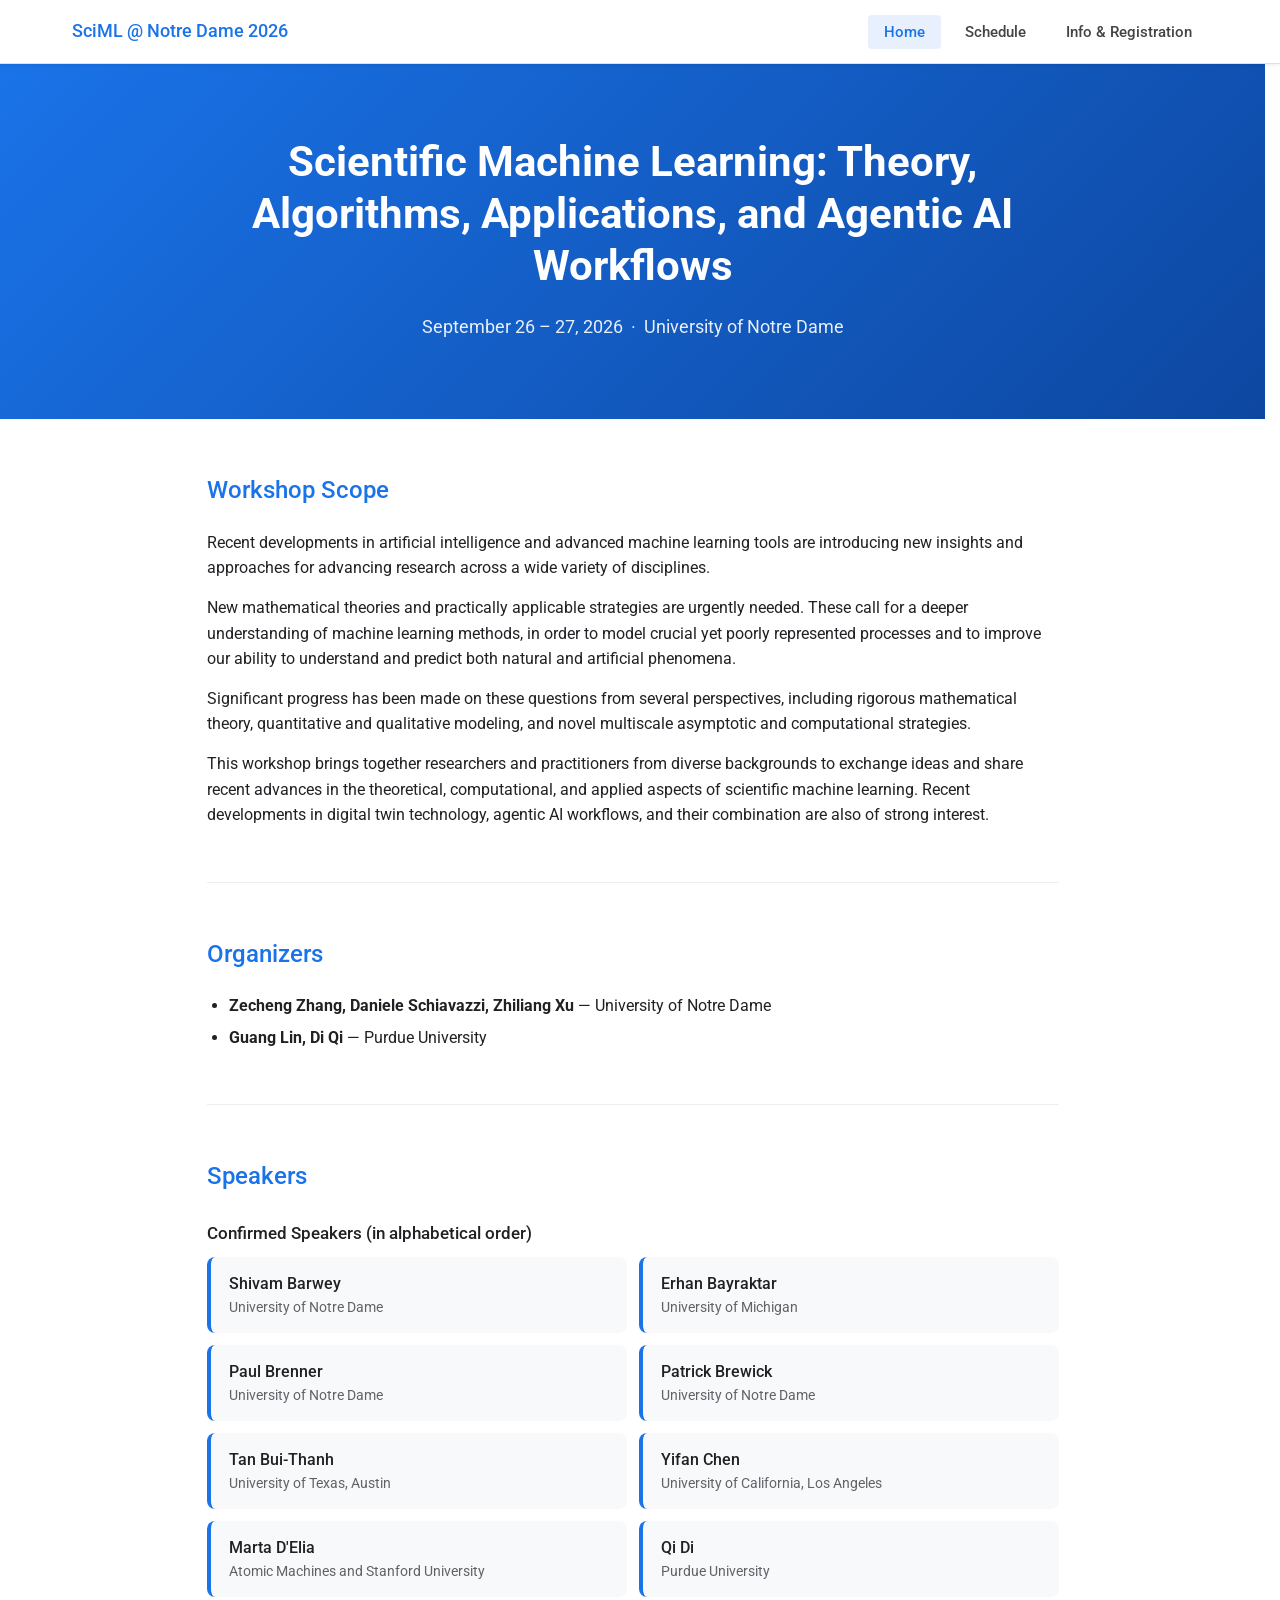
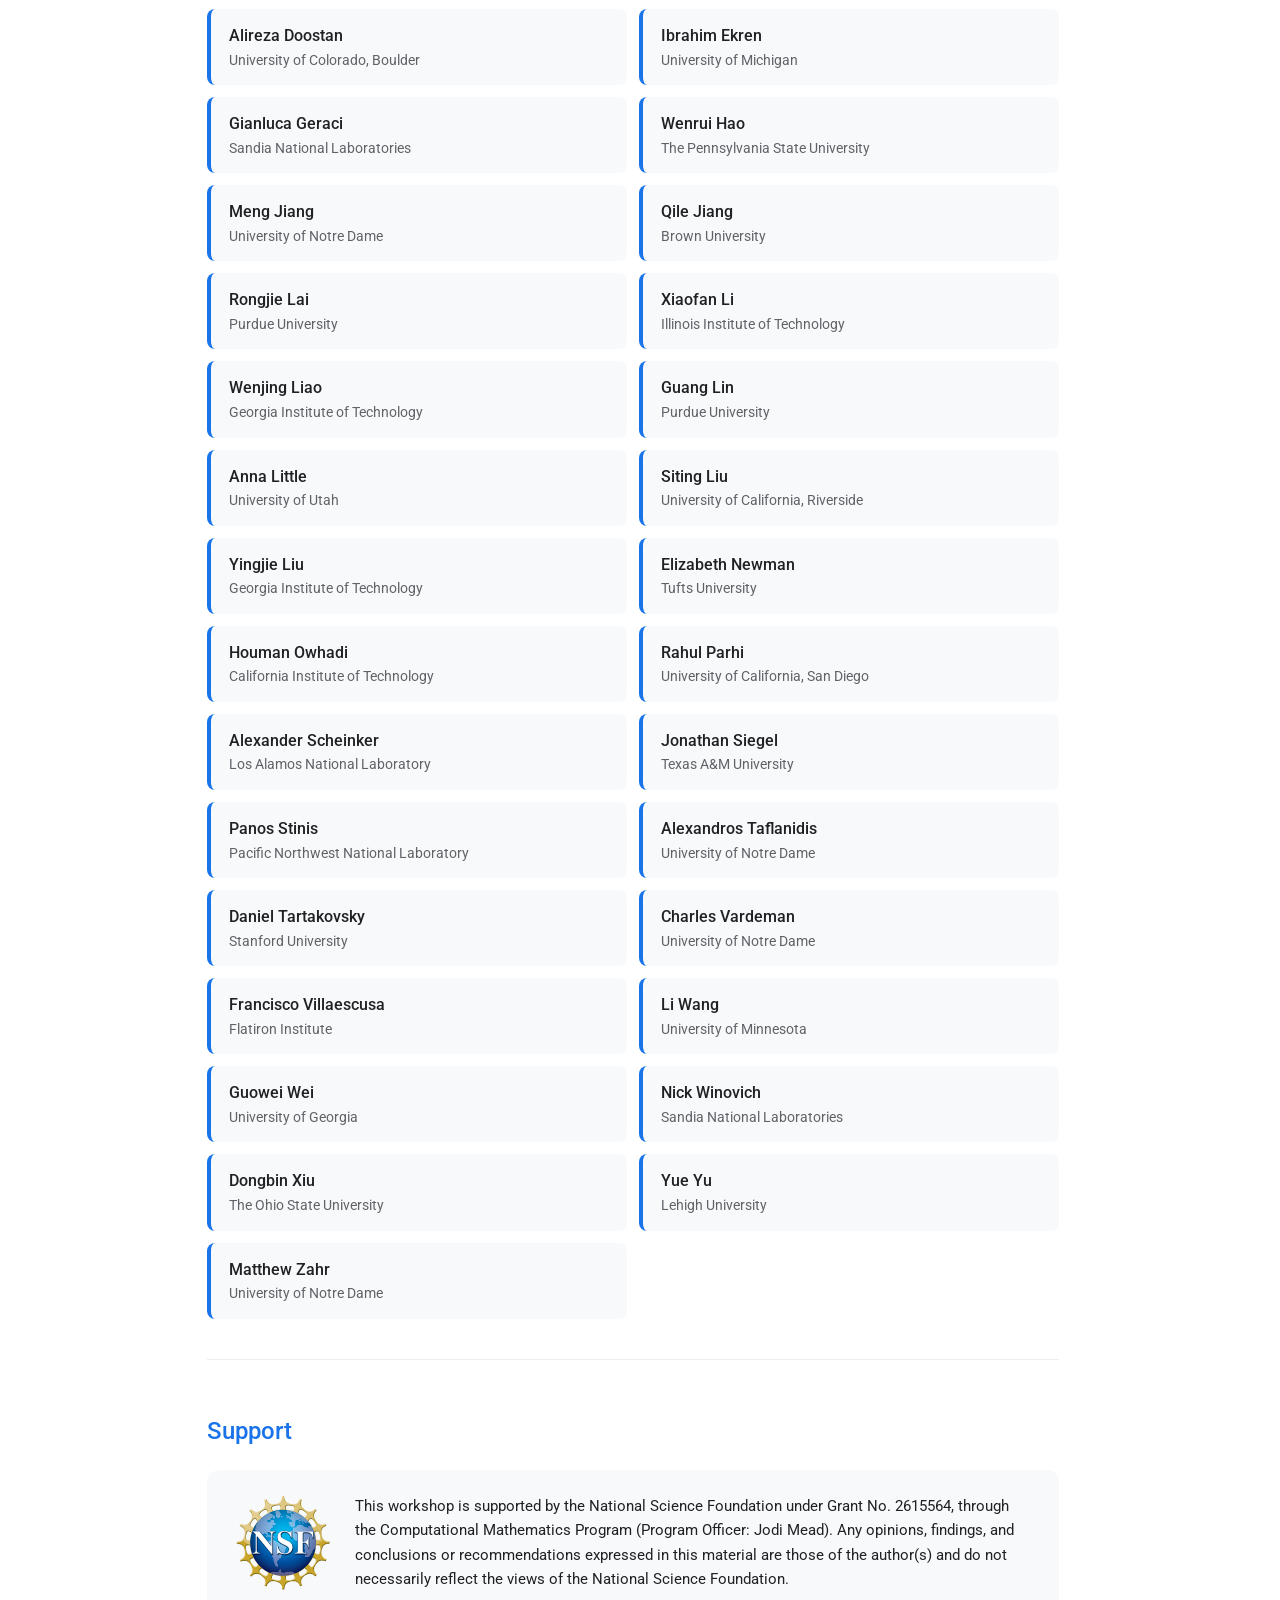
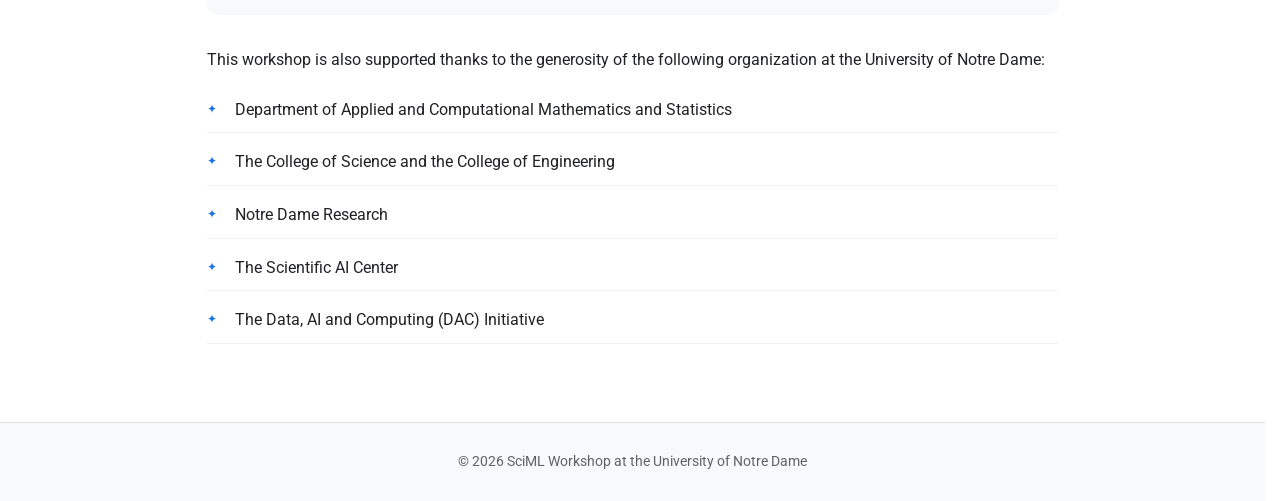
==== commit 172d4c77: "updated to final speaker list and added hotel information" ====
--- a/index.html
+++ b/index.html
@@ -134,6 +134,7 @@
       <div class="speaker-card"><div class="name">Elizabeth Newman</div><div class="affil">Tufts University</div></div>
       <div class="speaker-card"><div class="name">Houman Owhadi</div><div class="affil">California Institute of Technology</div></div>
       <div class="speaker-card"><div class="name">Rahul Parhi</div><div class="affil">University of California, San Diego</div></div>
+      <div class="speaker-card"><div class="name">Alexander Scheinker</div><div class="affil">Los Alamos National Laboratory</div></div>
       <div class="speaker-card"><div class="name">Jonathan Siegel</div><div class="affil">Texas A&M University</div></div>
       <div class="speaker-card"><div class="name">Panos Stinis</div><div class="affil">Pacific Northwest National Laboratory</div></div>
       <div class="speaker-card"><div class="name">Alexandros Taflanidis</div><div class="affil">University of Notre Dame</div></div>
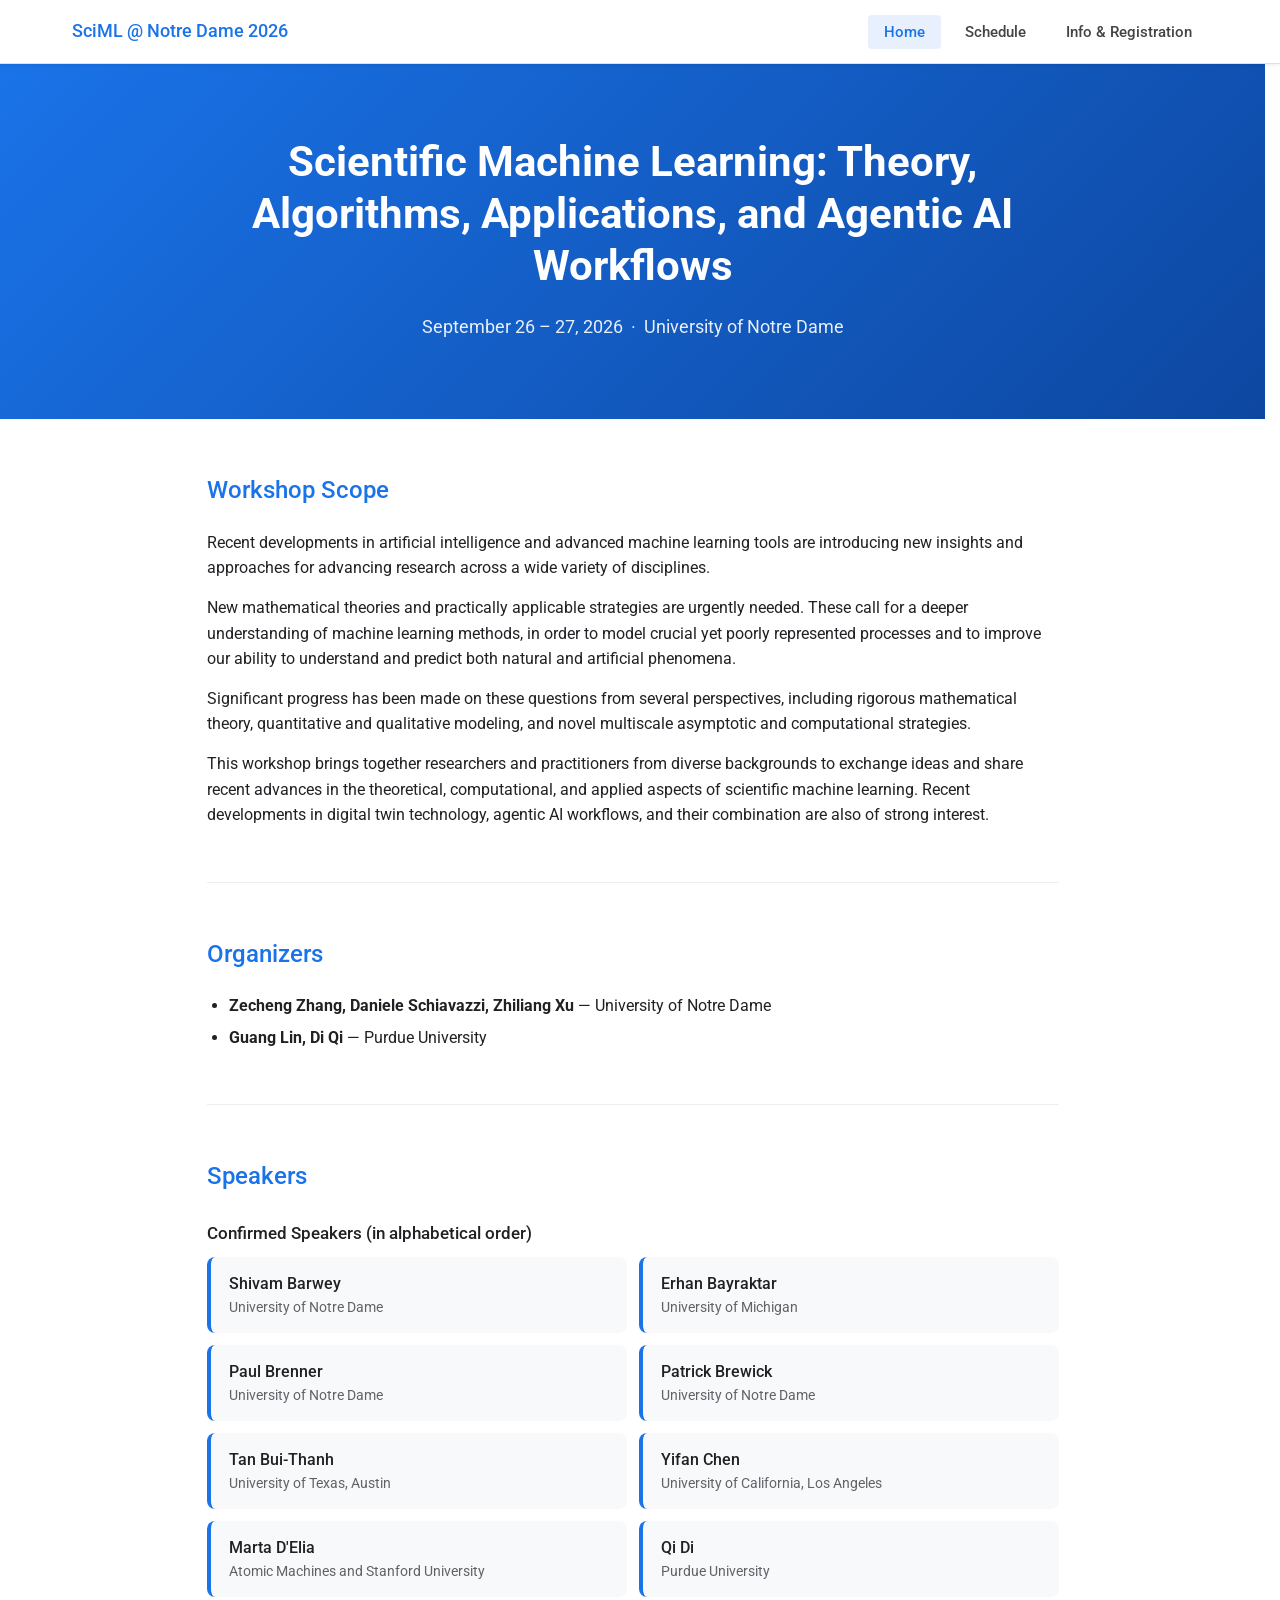
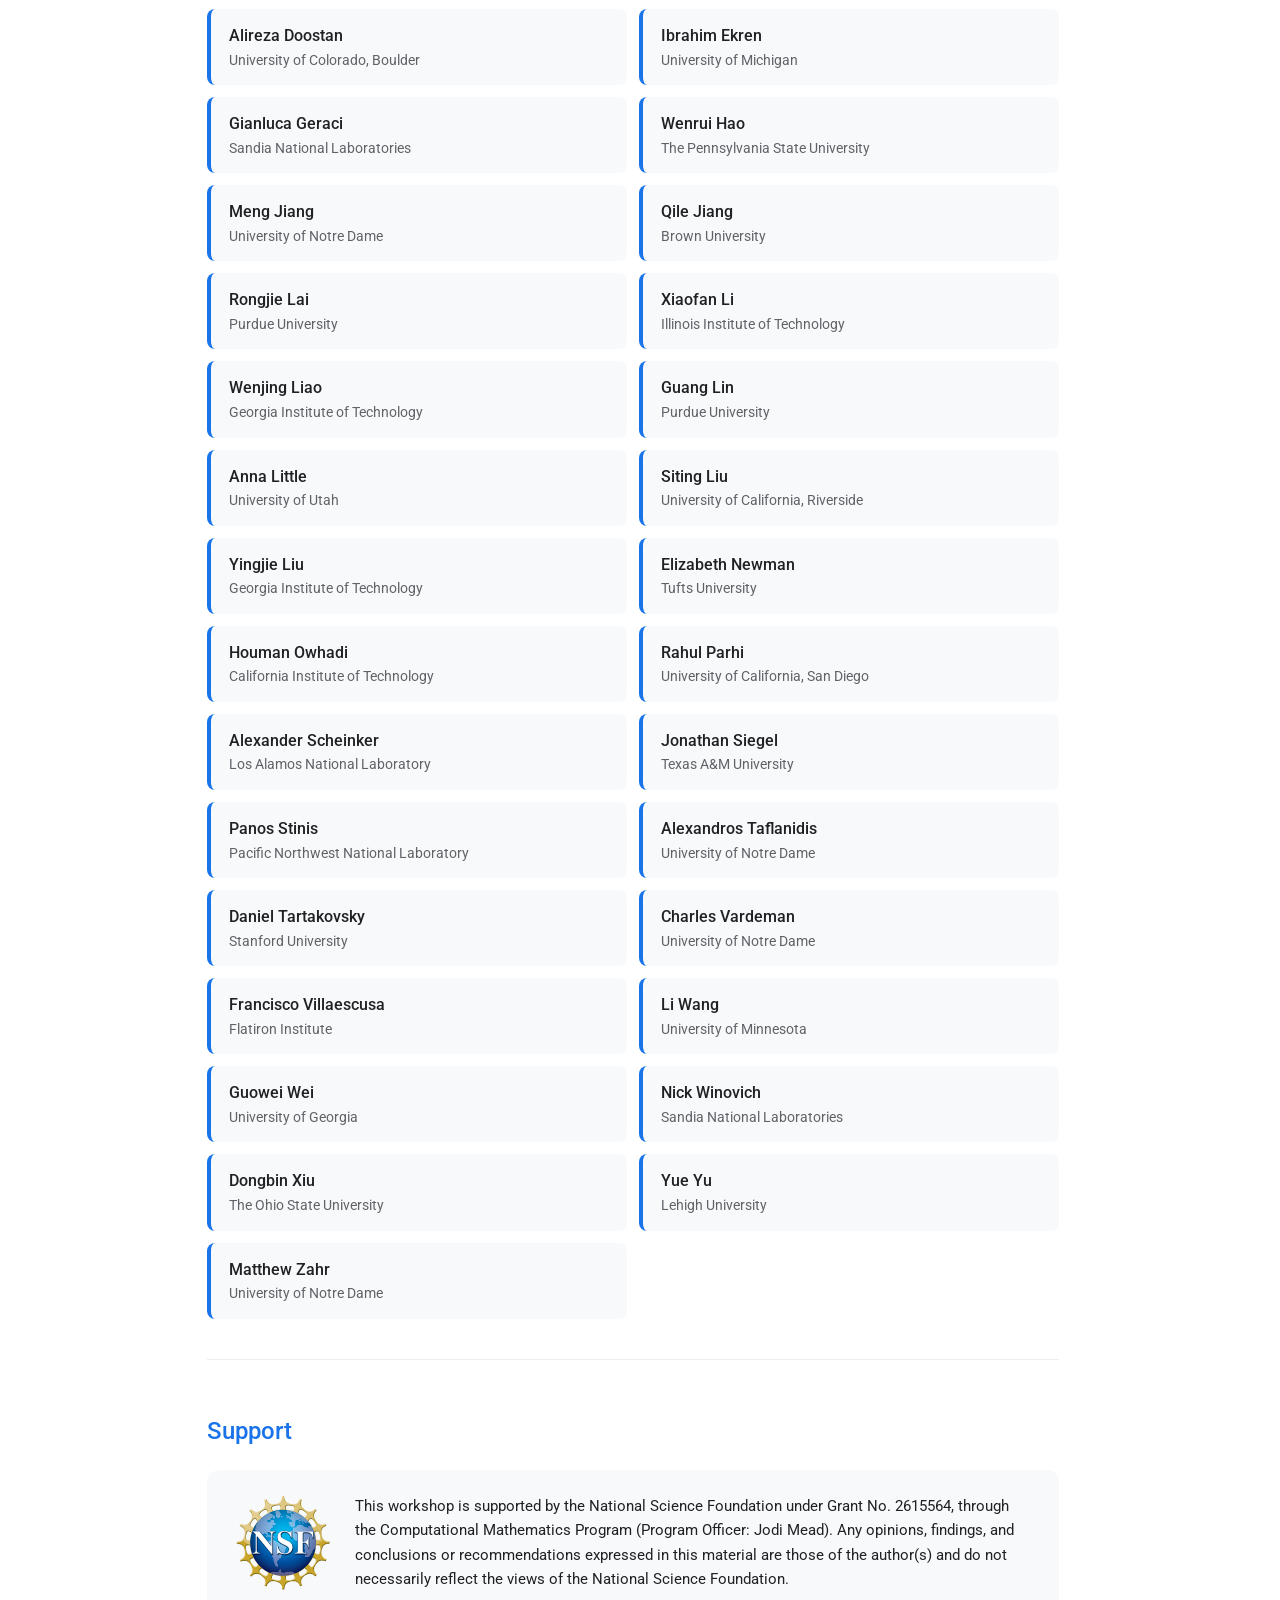
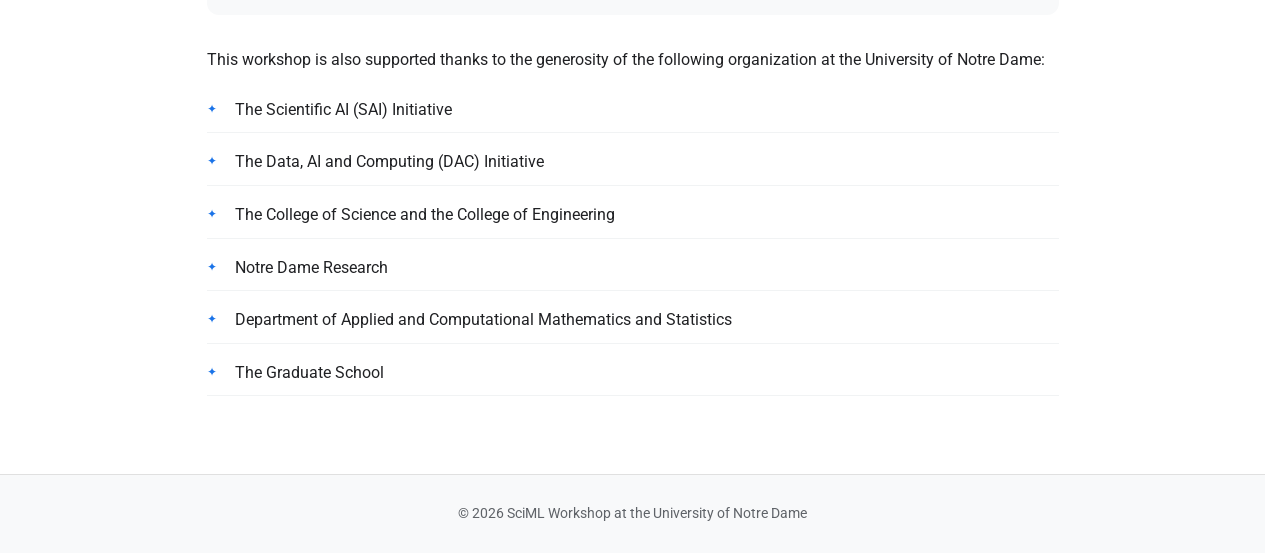
==== commit a7d51c6f: "added graduate school to the list of contributions" ====
--- a/index.html
+++ b/index.html
@@ -158,11 +158,12 @@
     </div>
     <p>This workshop is also supported thanks to the generosity of the following organization at the University of Notre Dame:</p>
     <ul class="support-list">
-      <li>Department of Applied and Computational Mathematics and Statistics</li>
+      <li>The Scientific AI (SAI) Initiative</li>
+      <li>The Data, AI and Computing (DAC) Initiative</li>
       <li>The College of Science and the College of Engineering</li>
       <li>Notre Dame Research</li>
-      <li>The Scientific AI Center</li>
-      <li>The Data, AI and Computing (DAC) Initiative</li>
+      <li>Department of Applied and Computational Mathematics and Statistics</li>
+      <li>The Graduate School</li>
     </ul>
   </section>
 
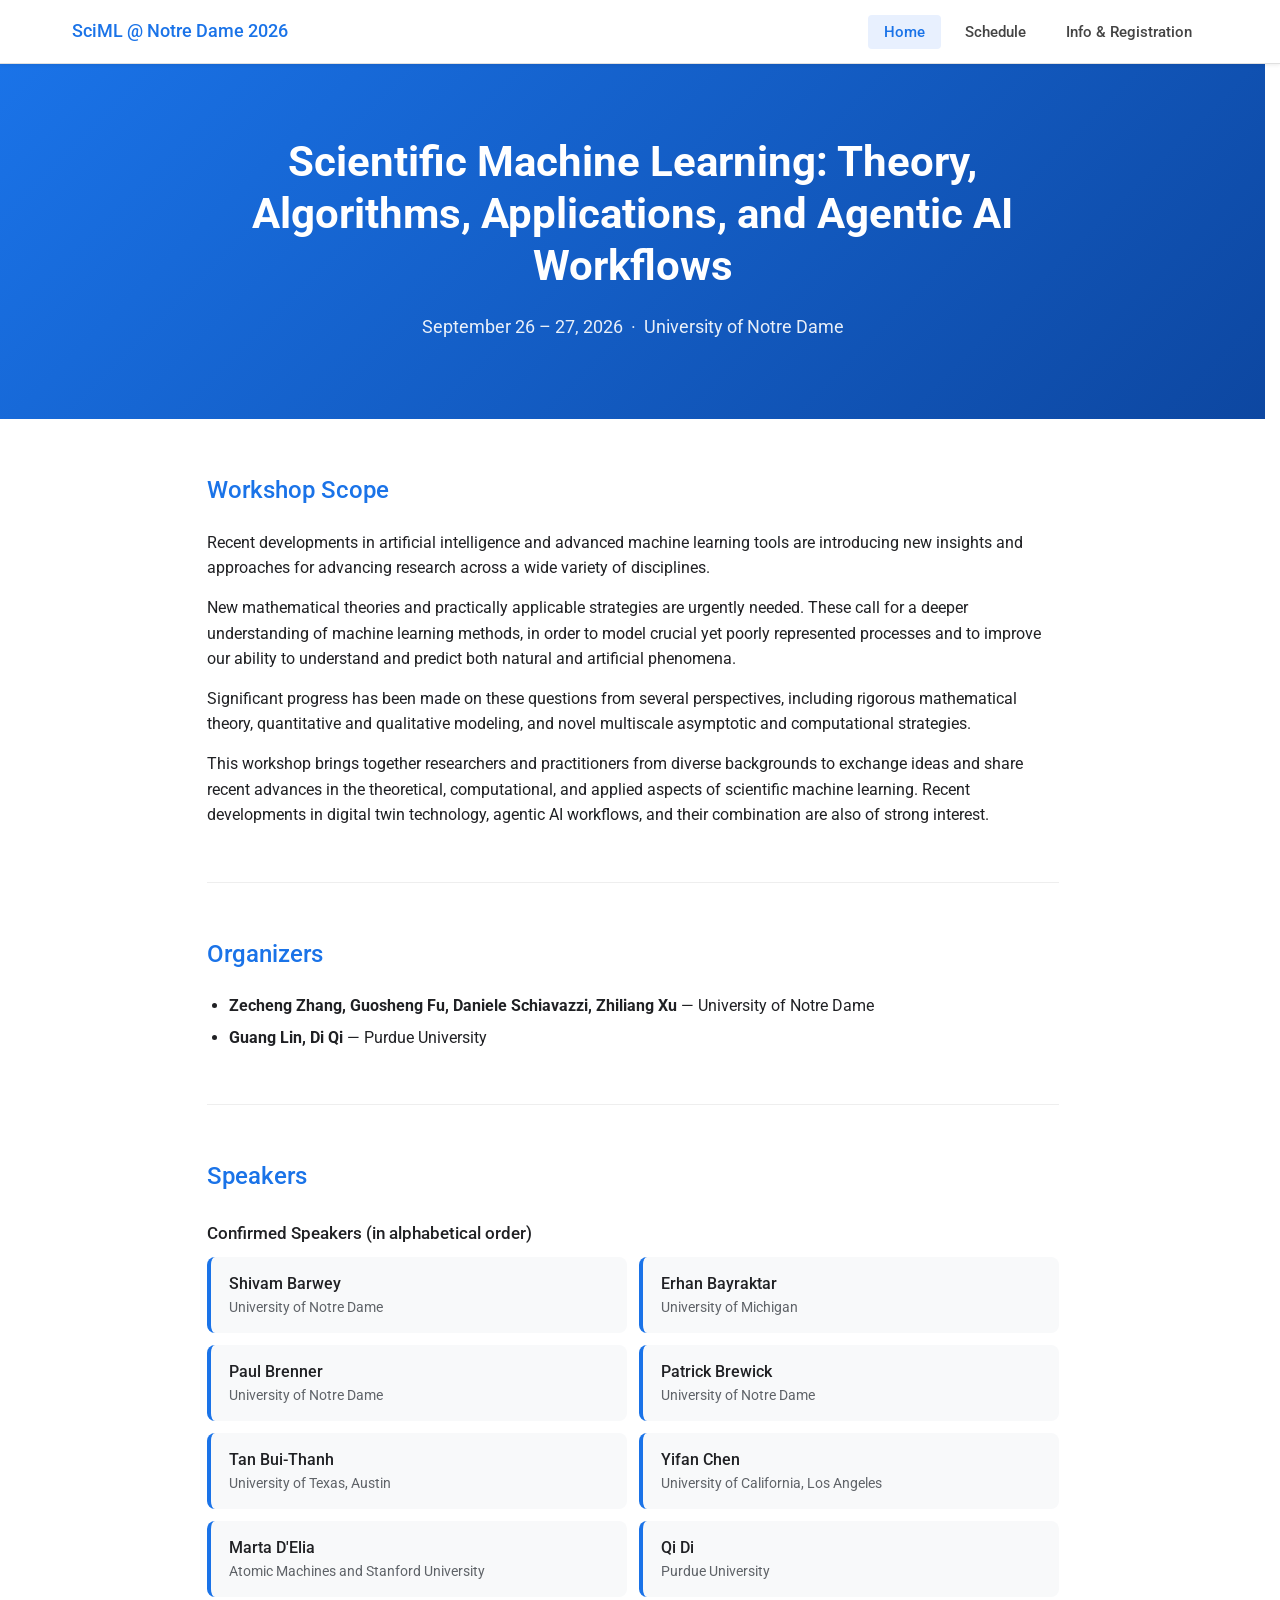
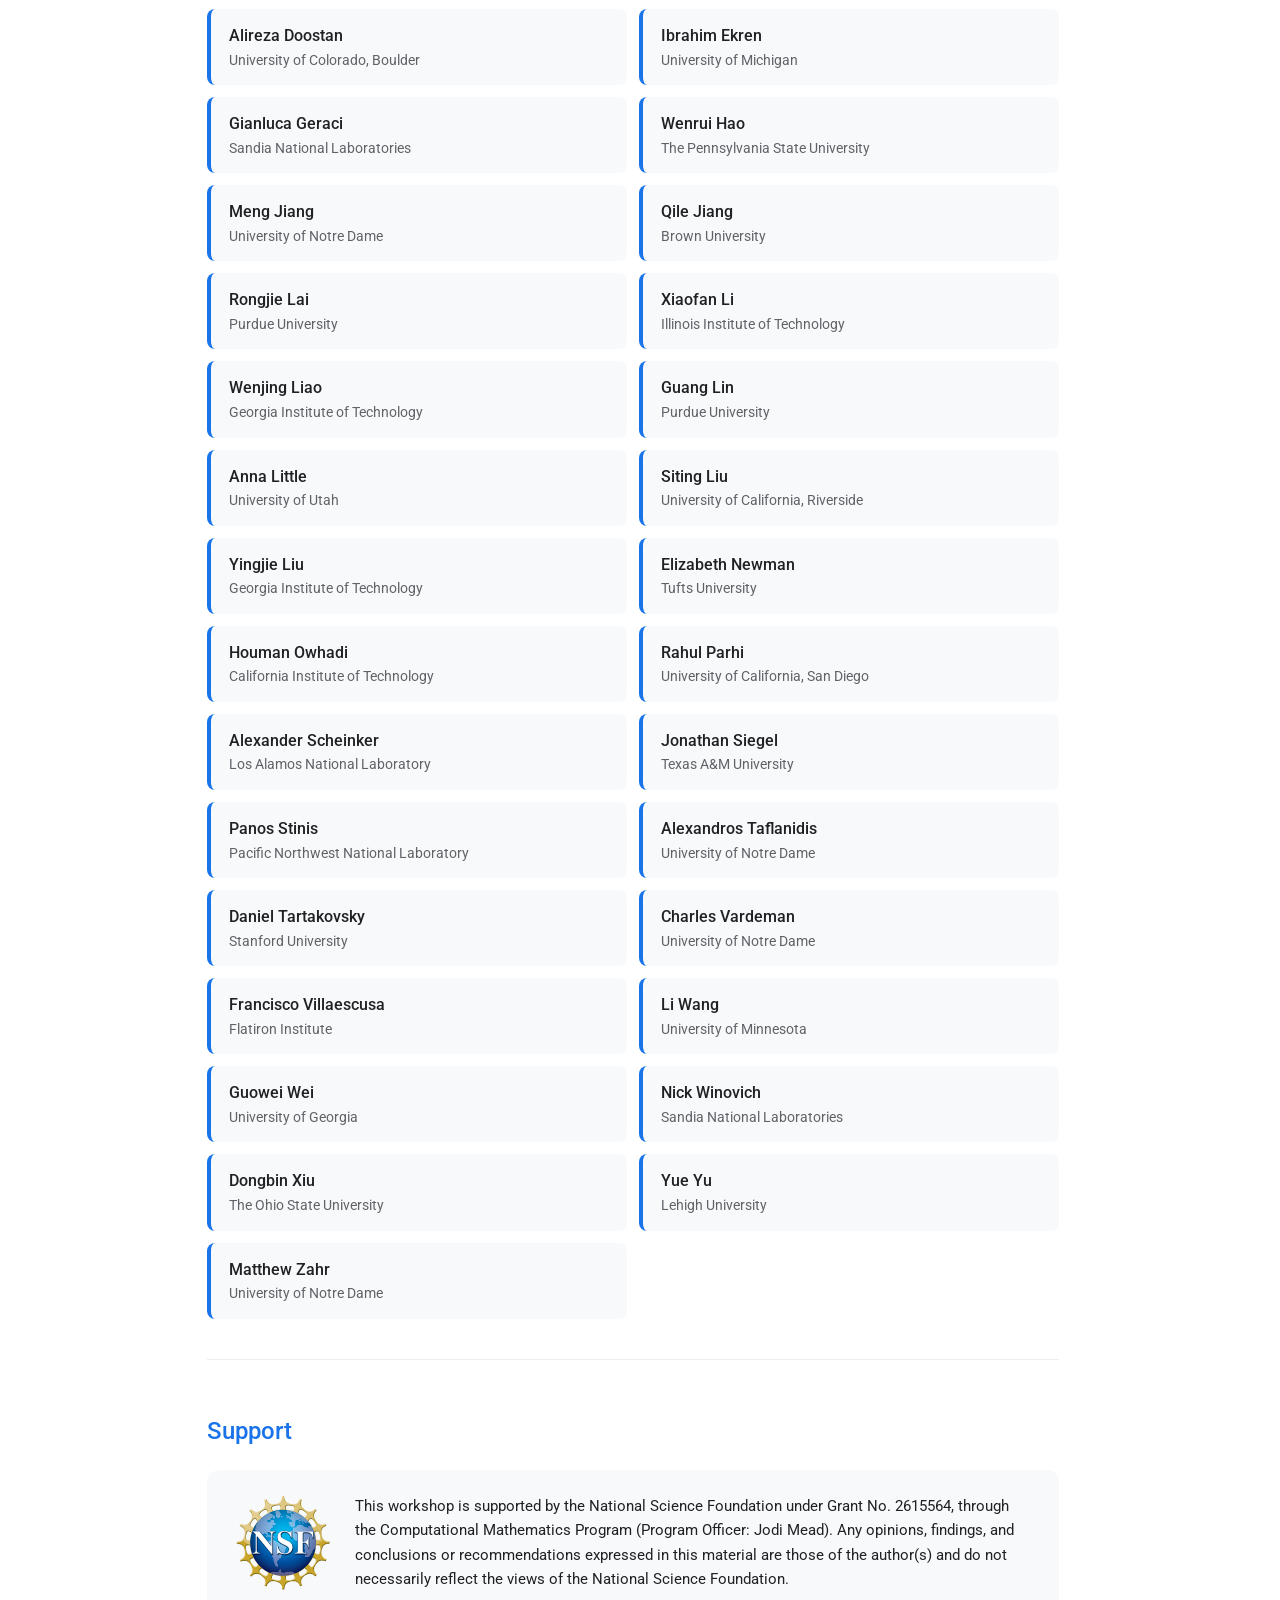
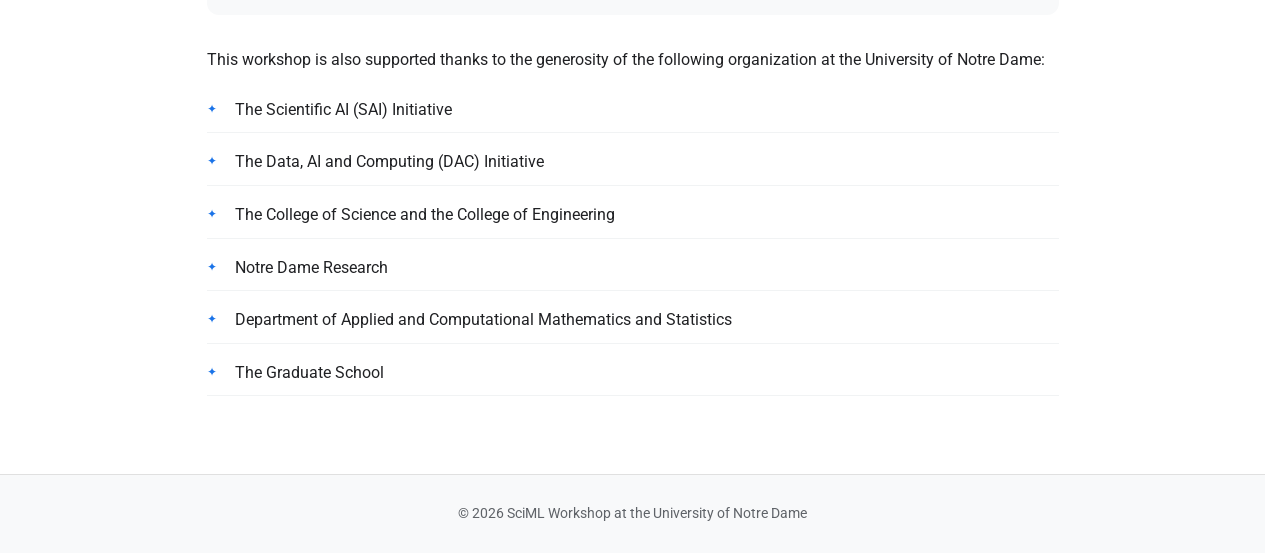
==== commit 8bf3270b: "added guosheng to the organizers" ====
--- a/index.html
+++ b/index.html
@@ -99,7 +99,7 @@
   <section>
     <h2>Organizers</h2>
     <ul>
-      <li><strong>Zecheng Zhang, Daniele Schiavazzi, Zhiliang Xu</strong> — University of Notre Dame</li>
+      <li><strong>Zecheng Zhang, Guosheng Fu, Daniele Schiavazzi, Zhiliang Xu</strong> — University of Notre Dame</li>
       <li><strong>Guang Lin, Di Qi</strong> — Purdue University</li>
     </ul>
   </section>
